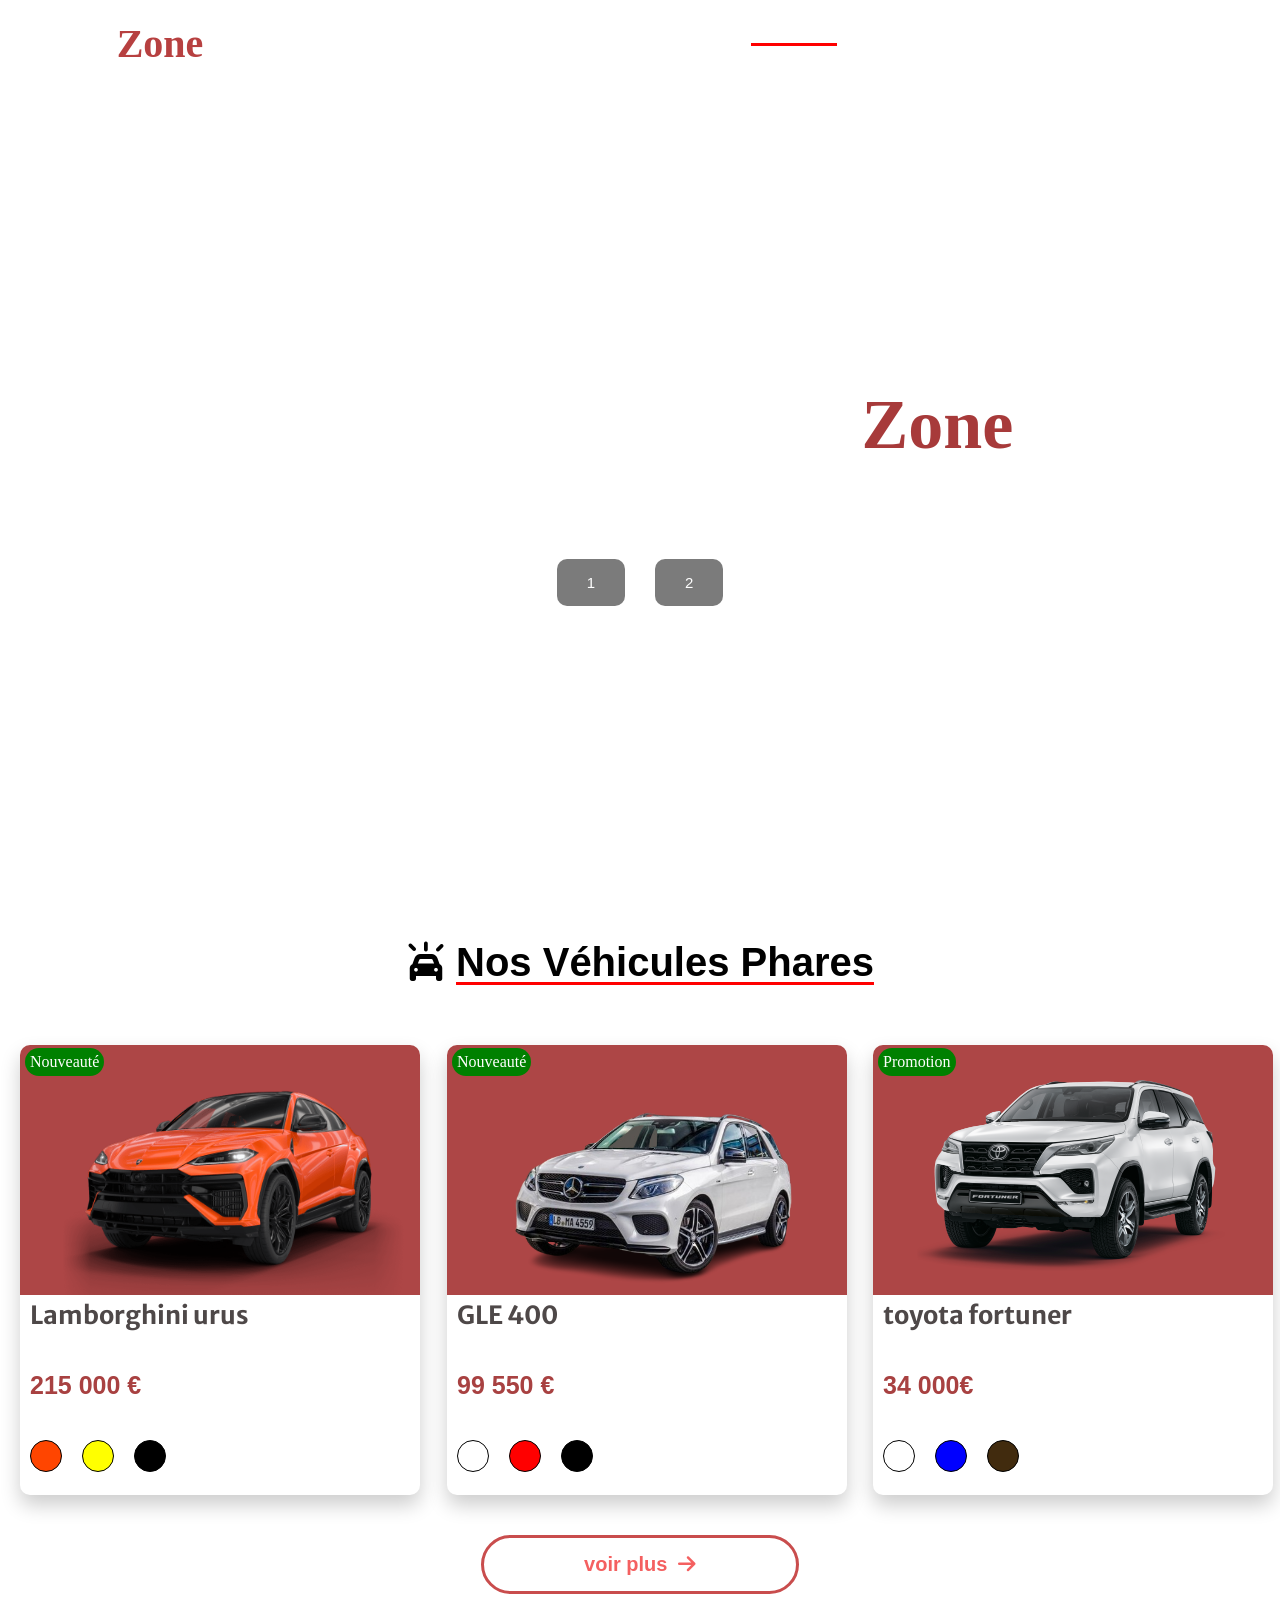
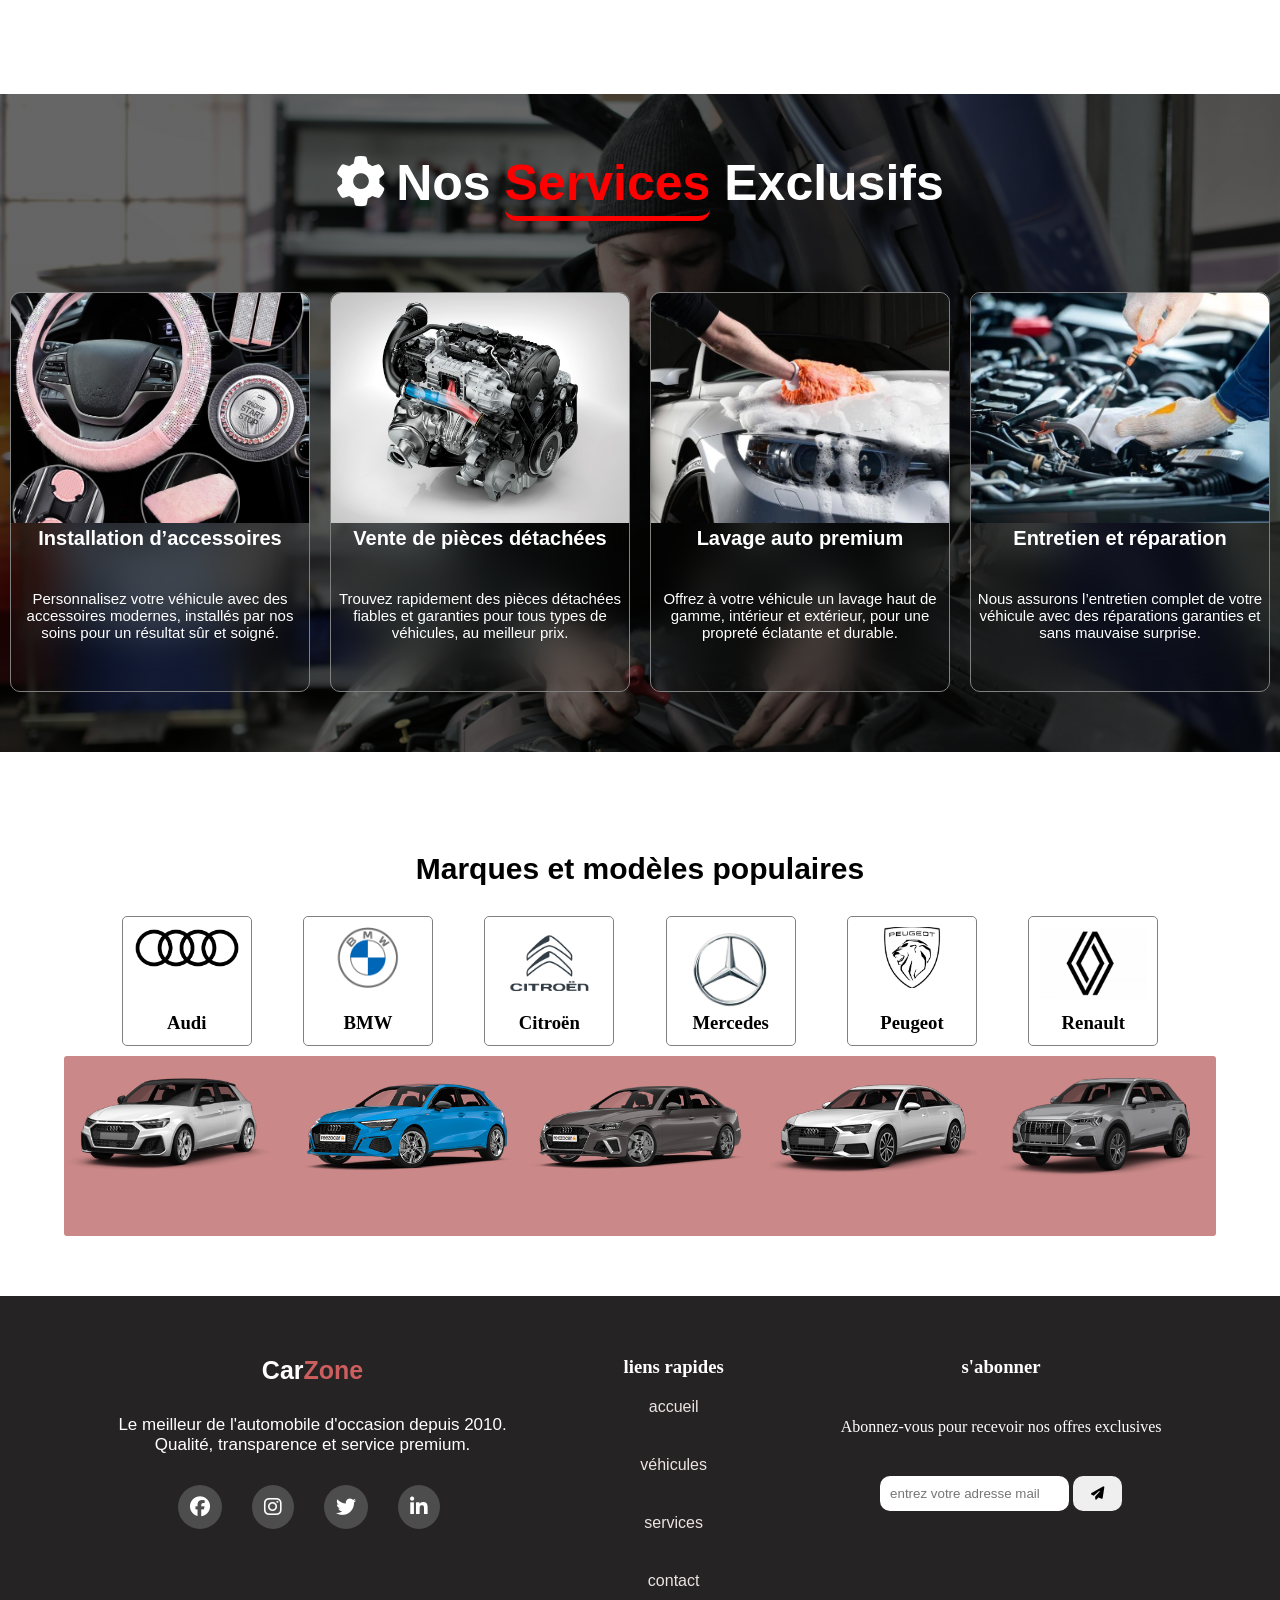
==== index.html @ 16b6dc86 "add" ====
<!DOCTYPE html>
<html lang="fr">

<head>
    <meta charset="UTF-8">
    <meta name="viewport" content="width=device-width, initial-scale=1.0">
    <title>Document</title>
    <link rel="stylesheet" href="style.css">
    <link rel="stylesheet" href="https://cdnjs.cloudflare.com/ajax/libs/font-awesome/6.7.2/css/all.min.css"
        integrity="sha512-Evv84Mr4kqVGRNSgIGL/F/aIDqQb7xQ2vcrdIwxfjThSH8CSR7PBEakCr51Ck+w+/U6swU2Im1vVX0SVk9ABhg=="
        crossorigin="anonymous" referrerpolicy="no-referrer" />
</head>

<body>


    <div class="global video" id="accueil">
        <video src="vidéo/181537-866999852_small.mp4" muted autoplay loop id="vid"></video>




        <header>
            <nav>
                <h1>Car<span>Zone</span></h1>
                <ul>
                    <li><a href="#accueil" class="accueil"><i class="fa-solid fa-house"
                                style="margin-right: 10px;"></i>accueil</a>
                    </li>
                    <li><a href="#vehic-phare"><i class="fa-solid fa-car" style="margin-right: 10px;"></i>véhicules</a>
                    </li>
                    <li><a href="catalogue.html"><i class="fa-solid fa-square-plus"
                                style="margin-right: 10px;"></i>catalogue</a></li>
                    <li><a href="contact.html"><i class="fa-solid fa-address-book"
                                style="margin-right: 10px;"></i>conntact</a></li>
                </ul>
            </nav>

        </header>

        <div class="texte-accueil">
            <h1>Bienvenue chez Car<span>Zone</span></h1>
            <p>vente de voiture d'occasion</p>
            <div class="bouton-accueil">

                <button onclick='vid.src="vidéo/181537-866999852_small.mp4"'>1</button>
                <button onclick='vid.src="vidéo/vidéo-aaccueil.mp4"'>2</button>
            </div>
        </div>
        <div class="accueil-pied">
            <p>Trouvez votre voiture idéale au meilleur prix</p>
        </div>
    </div>

    <section id="vehic-phare">
        <h2><i class="fa-solid fa-car-on" style="margin-right: 10px;"></i>Nos Véhicules Phares</h2>

        <div class="card-container">
            <a href="formulaire.html">
                <figure class="lambo">
                    <img src="images/voiture phares/lambo-uru-orange.webp" alt="" id="lambo">
                    <a class="info">Nouveauté</a>
                    <figcaption>
                        <h3>Lamborghini urus</h3>
                        <p class="prix">215 000 €</p>
                        <div class="color-container">
                            <button class="voiture-color"
                                onclick='lambo.src="    images/voiture phares/lambo-uru-orange.webp"'></button>
                            <button class="voiture-color"
                                onclick='lambo.src="images/voiture phares/lambo-urus-jaune.webp"'></button>
                            <button class="voiture-color"
                                onclick='lambo.src="images/voiture phares/lambo-urus-noir.png"'></button>
                        </div>

                    </figcaption>
                </figure>
            </a>
            <a href="formulaire.html">
                <figure class="gle">
                    <img src="images/voiture phares/GLE400-blanc-removebg-preview.png" alt="" id="gle">
                    <a class="info">Nouveauté</a>
                    <figcaption>
                        <h3>GLE 400</h3>
                        <p class="prix"> 99 550 € </p>
                        <div class="color-container">
                            <button class="voiture-color"
                                onclick='gle.src="images/voiture phares/GLE400-blanc-removebg-preview.png"'></button>
                            <button class="voiture-color"
                                onclick='gle.src="images/voiture phares/gle400-ROUGE-removebg-preview.png"'></button>
                            <button class="voiture-color"
                                onclick='gle.src="images/voiture phares/GLE400-noir-removebg-preview.png"'></button>
                        </div>

                    </figcaption>
                </figure>
            </a>
            <a href="formulaire.html">
                <figure class="toyota">
                    <img src="images/voiture phares/toyota-fortuner-blanc.png" alt="" id="toyota">
                    <a class="info">Promotion</a>
                    <figcaption>
                        <h3>toyota fortuner</h3>
                        <p class="prix">34 000€</p>
                        <div class="color-container">
                            <button class="voiture-color"
                                onclick='toyota.src="images/voiture phares/toyota-fortuner-blanc.png"'></button>
                            <button class="voiture-color"
                                onclick='toyota.src="images/voiture phares/toyota-fortuner-blue.png"'></button>
                            <button class="voiture-color"
                                onclick='toyota.src="images/voiture phares/toyota-fortuner-maron.png"'></button>
                        </div>

                    </figcaption>
                </figure>
            </a>

        </div>
        <div class="plus">
            <a href="catalogue.html"><button>voir plus <i class="fa-solid fa-arrow-right"
                        style="margin-left:5px;"></i></button></a>
        </div>

    </section>

    <section id="services">
        <h1><i class="fa-solid fa-gear" style="margin-right: 10px;"></i>Nos <span>Services</span> Exclusifs</h1>

        <div class="fig-container">
            <a href="formulaire.html" style="text-decoration: none;">
                <figure>
                    <img src="images/autres-services/accessoire.jpg" alt="">
                    <figcaption>

                        <h3>Installation d’accessoires </h3>
                        <p>Personnalisez votre véhicule avec des accessoires modernes, installés par nos soins pour un
                            résultat sûr et soigné.</p>

                    </figcaption>
                </figure>
            </a>
            <a href="formulaire.html" style="text-decoration: none;">
                <figure>
                    <img src="images/autres-services/moteur.jpg" alt="">
                    <figcaption>

                        <h3>Vente de pièces détachées </h3>
                        <p>Trouvez rapidement des pièces détachées fiables et garanties pour tous types de véhicules, au
                            meilleur prix.</p>

                    </figcaption>
                </figure>
            </a>
            <a href="formulaire.html" style="text-decoration: none;">
                <figure>
                    <img src="images/autres-services/lavage.jpg" alt="">
                    <figcaption>

                        <h3>Lavage auto premium </h3>
                        <p>Offrez à votre véhicule un lavage haut de gamme, intérieur et extérieur, pour une propreté
                            éclatante et durable.</p>

                    </figcaption>
                </figure>
            </a>
            <a href="formulaire.html" style="text-decoration: none;">
                <figure>
                    <img src="images/autres-services/vidnage-entretien.jpg" alt="">
                    <figcaption>

                        <h3>Entretien et réparation </h3>
                        <p>Nous assurons l’entretien complet de votre véhicule avec des réparations garanties et sans
                            mauvaise surprise.</p>

                    </figcaption>
                </figure>
            </a>
        </div>
    </section>

    <section id="marques">
        <h1>Marques et modèles populaires</h1>

        <div class="card-container2">

            <div class="card" onclick='case1.src="images/voitures/audi+a1.png"
            case2.src="images/voitures/audi+a3.png"
            case3.src="images/voitures/audi+a4.png"
            case4.src="images/voitures/audi+a6.png" 
            case5.src="images/voitures/audi+q3.png"'> <img src="images/marques/audi-logo.png" alt="">
                <h3>Audi</h3>
            </div>

            <div class="card" onclick='case1.src="images/voitures/bM/bmw+serie+1.png"
            case2.src="images/voitures/bM/bmw+serie+3.png" 
            case3.src="images/voitures/bM/bmw+x1.png"
            case4.src="images/voitures/bM/bmw+x3.png"
            case5.src="images/voitures/bM/bmw+x4.png"'> <img src="images/marques/BMW-Logo.png" alt="">
                <h3>BMW</h3>
            </div>
            <div class="card" onclick='case1.src="images/voitures/citro/citroen+c3.png"
            case2.src="images/voitures/citro/citroen+c3+aircross.png" 
            case3.src="images/voitures/citro/citroen+c4.png"
            case4.src="images/voitures/citro/citroen+c4+cactus.png"
            case5.src="images/voitures/citro/citroen+c5+x.png"'>
                <img src="images/marques/logo-citroen$.png" alt="">
                <h3>Citroën</h3>
            </div>
            <div class="card" onclick='case1.src="images/voitures/merce/mercedes_benz+cla.png"
            case2.src="images/voitures/merce/mercedes_benz+classe+a.png" 
            case3.src="images/voitures/merce/mercedes_benz+classe+c.png"
            case4.src="images/voitures/merce/mercedes_benz+gla.png"
            case5.src="images/voitures/merce/mercedes+gle+coupe.png"'>
                <img src="images/marques/images-removebg-preview (1).png" alt="">
                <h3>Mercedes</h3>
            </div>
            <div class="card" onclick='case1.src="images/voitures/peugeot/peugeot+208+allure.png"
            case2.src="images/voitures/peugeot/peugeot+308+gti.png" 
            case3.src="images/voitures/peugeot/peugeot+508.png"
            case4.src="images/voitures/peugeot/peugeot+2008+gtline.png"
            case5.src="images/voitures/peugeot/peugeot+3008+allure.png" '>
                <img src="images/marques/peugot.png" alt="">
                <h3>Peugeot</h3>
            </div>
            <div class="card" onclick='case1.src="images/voitures/Renault/renault+captur.png"
            case2.src="images/voitures/Renault/renault+clio.png" 
            case3.src="images/voitures/Renault/renault+kadjar.png"
            case4.src="images/voitures/Renault/renault+megane.png"
            case5.src="images/voitures/Renault/renault+twingo.png" '>
                <img src="images/marques/renault-logo.jpg" alt="">
                <h3>Renault</h3>
            </div>

        </div>

        <div class="voiture-container">
            <a href="formulaire.html">
                <figure>
                    <img src="images/voitures/audi+a1.png" alt="" id="case1">
                    <figcaption>
                        <!-- <h3>A1 <br> occasion</h3> -->
                    </figcaption>
                </figure>
            </a>
            <a href="formulaire.html">
                <figure>
                    <img src="images/voitures/audi+a3.png" alt="" id="case2">
                    <figcaption>
                        <!-- <h3>A1 <br> occasion</h3> -->
                    </figcaption>
                </figure>
            </a>
            <a href="formulaire.html">
                <figure>
                    <img src="images/voitures/audi+a4.png" alt="" id="case3">
                    <figcaption>
                        <!-- <h3>A1 <br> occasion</h3> -->
                    </figcaption>
                </figure>
            </a>
            <a href="formulaire.html">
                <figure>
                    <img src="images/voitures/audi+a6.png" alt="" id="case4">
                    <figcaption>
                        <!-- <h3>A1 <br> occasion</h3> -->
                    </figcaption>
                </figure>
            </a>
            <a href="formulaire.html">
                <figure>
                    <img src="images/voitures/audi+q3.png" alt="" id="case5">
                    <figcaption>
                        <!-- <h3>A1 <br> occasion</h3> -->
                    </figcaption>
                </figure>
            </a>


        </div>



    </section>


    <footer>

        <div class="container-foot">

            <div class="nom">
                <h3>Car<span>Zone</span></h3>
                <p>
                    Le meilleur de l'automobile d'occasion depuis 2010. <br> Qualité, transparence et service premium.
                </p>
                <div class="reseaux">
                    <i class="fa-brands fa-facebook"></i>
                    <i class="fa-brands fa-instagram"></i>
                    <i class="fa-brands fa-twitter"></i>
                    <i class="fa-brands fa-linkedin-in"></i>
                </div>
            </div>

            <div class="liens">
                <h3>liens rapides</h3>

                <div class="liste-lien">
                    <ul>
                        <li><a href="#accueil">accueil</a></li>
                        <li><a href="#vehic-phare">véhicules</a></li>
                        <li><a href="#services">services</a></li>
                        <li><a href="contact.html">contact</a></li>

                    </ul>
                </div>

            </div>

            <div class="abonner">
                <h3>s'abonner</h3>

                <p>Abonnez-vous pour recevoir nos offres exclusives</p>

                <div class="input-box">
                    <form action="">
                        <input type="email" placeholder="entrez votre adresse mail" required>
                        <button type="submit" onclick="alert('vous avez été inscrit avec succès')"><i
                                class="fa-solid fa-paper-plane"></i></button>
                    </form>
                </div>
            </div>





        </div>


    </footer>

    <script src="script.js"></script>
</body>

</html>
---- style.css ----
@import url('https://fonts.googleapis.com/css2?family=Merriweather+Sans:ital,wght@0,300..800;1,300..800&display=swap');


* {
    margin: 0;
    padding: 0;
    box-sizing: border-box;
}

.video {

    width: 100%;
    height: 100vh;
    overflow: hidden;
    position: relative;


}

html {
    scroll-behavior: smooth;
}


.video video {
    position: absolute;
    top: 0;
    z-index: -1;
    min-width: 100%;
    min-height: 100vh;
    width: 100%;


}

ul {
    display: flex;
    gap: 40px;
}

li {
    list-style: none;
}

nav a {
    font-family: 'Gill Sans', 'Gill Sans MT', Calibri, 'Trebuchet MS', sans-serif;
    color: white;
    text-decoration: none;
    font-size: 18px;

}

nav a:hover {
    transition: 0.2s;
    border-bottom: 3px solid red;
    padding-bottom: 3px;
}

nav a:hover i {
    color: red;
}

.accueil {
    padding-bottom: 3px;
    border-bottom: 3px solid red;
}

nav {

    z-index: 10;
    padding: 20px;
    display: flex;
    justify-content: space-between;

}

header {
    z-index: 100;
    position: fixed;
    top: 0;
    width: 100%;

}


nav h1 {
    color: white;
    margin-left: 30px;
    font-size: 40px;
}

nav h1 span {
    color: rgb(183, 64, 64);
}

.texte-accueil h1 {
    font-size: 70px;
    color: rgb(255, 255, 255);
}

.texte-accueil h1 span {
    color: rgb(167, 58, 58);
}

.texte-accueil p {
    color: white;
    font-size: 30px;
}

.texte-accueil {
    gap: 30px;
    display: flex;
    align-items: center;
    text-align: center;
    height: 110vh;
    justify-content: center;
    flex-direction: column;
}

.bouton-accueil button {
    padding: 15px 30px;
    border-radius: 10px;
    background-color: rgba(0, 0, 0, 0.516);
    color: white;
    border: none;
    cursor: pointer;
    font-size: 15px;
}

.bouton-accueil button:hover {
    background-color: black;
}

.bouton-accueil button:active {
    transition: 0.4s;
    background-color: white;
    color: black;
}

.bouton-accueil {
    display: flex;
    gap: 30px;
}

.accueil-pied {
    position: relative;
}

.accueil-pied p {
    bottom: 0;
    position: absolute;
    color: white;
    margin-left: 10px;
}



.even {
    top: 0;
    background-color: rgba(255, 255, 255, 0.98);
    box-shadow: 0px 5px 8px rgba(0, 0, 0, 0.2);
    position: fixed;
    width: 100%;
    transition: 0.4s;
}

#vehic-phare h2 {
    text-align: center;
    font-size: 40px;
    font-family: 'Franklin Gothic Medium', 'Arial Narrow', Arial, sans-serif;
    text-decoration: underline 3px red;
    text-underline-offset: 6px;
    padding-top: 40px;
}

.card-container {
    margin-top: 60px;
    display: flex;
    justify-content: space-around;
}

.card-container figure {
    position: relative;
    border-radius: 10px;
    box-shadow: 0px 10px 20px rgba(0, 0, 0, 0.2);
    width: 400px;
    height: 450px;
    animation: app linear;
    animation-timeline: view();
    animation-range: entry 0% cover 30%;
}

@keyframes app {
    0% {
        opacity: 0;
        transition: 0.6s;
        scale: 0.1;
        transform: translateX(200px);
    }

    100% {
        opacity: 1;
        scale: 1;
    }
}

.card-container figure h3 {
    margin-left: 10px;
    font-weight: bold;
    font-size: 25px;
    color: rgb(78, 72, 72);
    font-family: "Merriweather Sans", sans-serif;
}

.card-container figure img {

    border-top-left-radius: 10px;
    border-top-right-radius: 10px;
    width: 400px;
    height: 250px;
    background-color: rgb(173, 70, 70);
}

.prix {
    margin-left: 10px;
    margin-top: 40px;
    color: rgb(168, 65, 65);
    font-weight: bolder;
    font-family: Arial, Helvetica, sans-serif;
    font-size: 25px;
}

.color-container {
    margin-left: 10px;
    margin-top: 40px;
    text-align: start;
    display: flex;
    gap: 20px;
}

#vehic-phare figure .voiture-color {
    border: 1px solid black;
    border-radius: 50%;
    padding: 15px;
    cursor: pointer;
}

.lambo .voiture-color:nth-child(1) {
    background-color: orangered;
}

.lambo .voiture-color:nth-child(2) {
    background-color: yellow;
}

.lambo .voiture-color:nth-child(3) {
    background-color: black;
}

.gle .voiture-color:nth-child(1) {
    background-color: white;

}

.gle .voiture-color:nth-child(2) {
    background-color: red;

}

.gle .voiture-color:nth-child(3) {
    background-color: black;

}

.toyota .voiture-color:nth-child(1) {
    background-color: white;
}

.toyota .voiture-color:nth-child(2) {
    background-color: BLUE;
}

.toyota .voiture-color:nth-child(3) {
    background-color: rgb(65, 43, 14);
}

#vehic-phare figure .info {
    margin-top: 3px;
    margin-left: 5px;
    background-color: green;
    padding: 5px;
    border-radius: 15px;
    position: absolute;
    top: 0;
    left: 0;
    color: white;
}

#vehic-phare figure:nth-child(3) .info {
    background-color: black;
}

.plus {
    margin-top: 40px;
    text-align: center;
}

.plus button {
    padding: 15px 100px;
    border-radius: 50px;
    border: 3px solid rgb(201, 77, 77);
    color: rgb(244, 96, 96);
    font-family: Arial, Helvetica, sans-serif;
    font-size: 20px;
    background-color: white;
    font-weight: bolder;
    cursor: pointer;
}

.plus:hover button {
    transform: translateY(-7px);
    background-color: rgb(201, 77, 77);
    color: white;
    transition: 0.4s;
}

#services {
    /* background-attachment: fixed; */
    margin-top: 100px;
    background-image: linear-gradient(rgba(0, 0, 0, 0.6), rgba(0, 0, 0, 0.6)), url('/images/autres-services/pexels-olly-3807329.jpg');
    background-size: cover;
    position: relative;
    background-position: center;


}

#services h1 {
    padding-top: 60px;
    color: rgb(255, 255, 255);
    font-family: 'Lucida Sans', 'Lucida Sans Regular', 'Lucida Grande', 'Lucida Sans Unicode', Geneva, Verdana, sans-serif;
    font-size: 50px;
    text-align: center;
    animation: titre linear;
    animation-timeline: view();
    animation-range: entry 0% cover 40%;


}

@keyframes titre {
    0% {
        opacity: 0.1;
        transform: translateY(300px);

    }

    100% {
        opacity: 1;
        transform: translateY(0);
    }
}

#services h1 span {
    color: red;
    border-bottom: 5px solid red;
    border-radius: 12px;
    padding-bottom: 5px;
}

#services .fig-container {
    margin-top: 80px;
    display: flex;
    justify-content: space-around;
}

#services figure {
    border: 1px solid gray;
    margin-bottom: 60px;
    height: 400px;
    width: 300px;
    backdrop-filter: blur(20px);
    border-radius: 10px;
    animation: titre linear;
    animation-timeline: view();
    animation-range: entry 0% cover 30%;
    cursor: pointer;

}


#services figure:nth-child(1) {
    animation: titre2 3s;
    animation-timeline: view();
    animation-range: entry 0% cover 30%;
}

@keyframes titre2 {
    0% {
        opacity: 0.1;
        transform: translateY(300px);
    }

    100% {
        opacity: 1;
        transform: translateY(0);
    }
}

#services figure:nth-child(2) {
    animation: titre2;
    animation-timeline: view();
    animation-range: entry 0% cover 30%;
}



#services figure img {
    width: 100%;
    height: 230px;
    border-top-left-radius: 10px;
    border-top-right-radius: 10px;
    object-fit: cover;
}

#services figcaption h3 {
    font-size: 20px;
    color: white;
    text-align: center;
    font-family: Arial, Helvetica, sans-serif;
}

#services figcaption p {
    margin-top: 40px;
    color: white;
    text-align: center;
    font-family: 'Franklin Gothic Medium', 'Arial Narrow', Arial, sans-serif;
    font-size: 15px;
}

#services figure:hover {
    transform: translateY(-20px);
    transition: 0.3s ease-in-out;
    background-color: rgba(145, 51, 51, 0.555);

}

#marques {
    margin-top: 100px;
    margin-bottom: 60px;
}

#marques h1 {
    text-align: center;
    font-family: 'Franklin Gothic Medium', 'Arial Narrow', Arial, sans-serif;
    font-size: 30px;
    margin-bottom: 30px;
}

.card-container2 {
    width: 85%;
    margin: auto;
    display: flex;
    justify-content: space-around;
}

.card-container2 .card {
    padding: 10px;
    width: 130px;
    height: 130px;
    text-align: center;
    border: 1px solid gray;
    border-radius: 5px;
    position: relative;
    cursor: pointer;

}


.card-container2 .card img {
    width: 100%;
    object-fit: cover;
}

.card-container2 .card h3 {
    position: absolute;
    bottom: 0;
    left: 50%;
    transform: translate(-50%, -50%);

}



.voiture-container {
    display: flex;
    justify-content: space-between;
    width: 90%;
    margin: 10px auto;
    background-color: rgba(167, 58, 58, 0.6);
    padding-bottom: 60px;
    padding-top: 20px;
    border-radius: 3px;
}

.voiture-container figure figcaption h3 {
    font-family: Arial, Helvetica, sans-serif;
    text-align: center;
}

.voiture-container figure {
    width: 220px;
    height: 100px;
    cursor: pointer;
}

.voiture-container figure img {
    width: 100%;
}

footer {
    padding: 60px;
    background-color: rgb(37, 35, 35);
    color: white;

}

.container-foot {

    display: flex;
    justify-content: space-around;
    text-align: center;

}

footer .nom {

    display: flex;
    flex-direction: column;
    gap: 30px;
}

footer .nom h3 {
    font-family: 'Gill Sans', 'Gill Sans MT', Calibri, 'Trebuchet MS', sans-serif;
    font-size: 25px;
}

footer .nom h3 span {
    color: rgb(204, 94, 94);
}

footer .nom p {
    font-family: Arial, Helvetica, sans-serif;
    font-size: 17px;
}

footer .nom .reseaux {

    display: flex;
    gap: 30px;
    margin-left: 60px;
}

footer .nom .reseaux i {

    color: white;
    font-size: 20px;
    padding: 12px;
    background-color: rgba(128, 128, 128, 0.445);
    border-radius: 100%;
}


footer .liens {
    display: flex;
    flex-direction: column;
    gap: 20px;
}

footer .liens .liste-lien ul {
    display: flex;
    flex-direction: column;
}

footer .liens .liste-lien ul a {
    color: rgb(237, 227, 227);
    text-decoration: none;
    font-family: Arial, Helvetica, sans-serif;
}



footer a :hover {
    color: green;
}

footer .abonner {

    gap: 40px;
    display: flex;
    flex-direction: column;
}

footer .abonner input {
    padding: 10px;
    border-radius: 10px;
    outline: none;
    border: none;
}

footer .abonner button {
    padding: 10px 18px;
    border-radius: 10px;
    border: none;
    cursor: pointer;
}

footer button:hover {

    background-color: rgb(181, 76, 76);
    color: white;
}
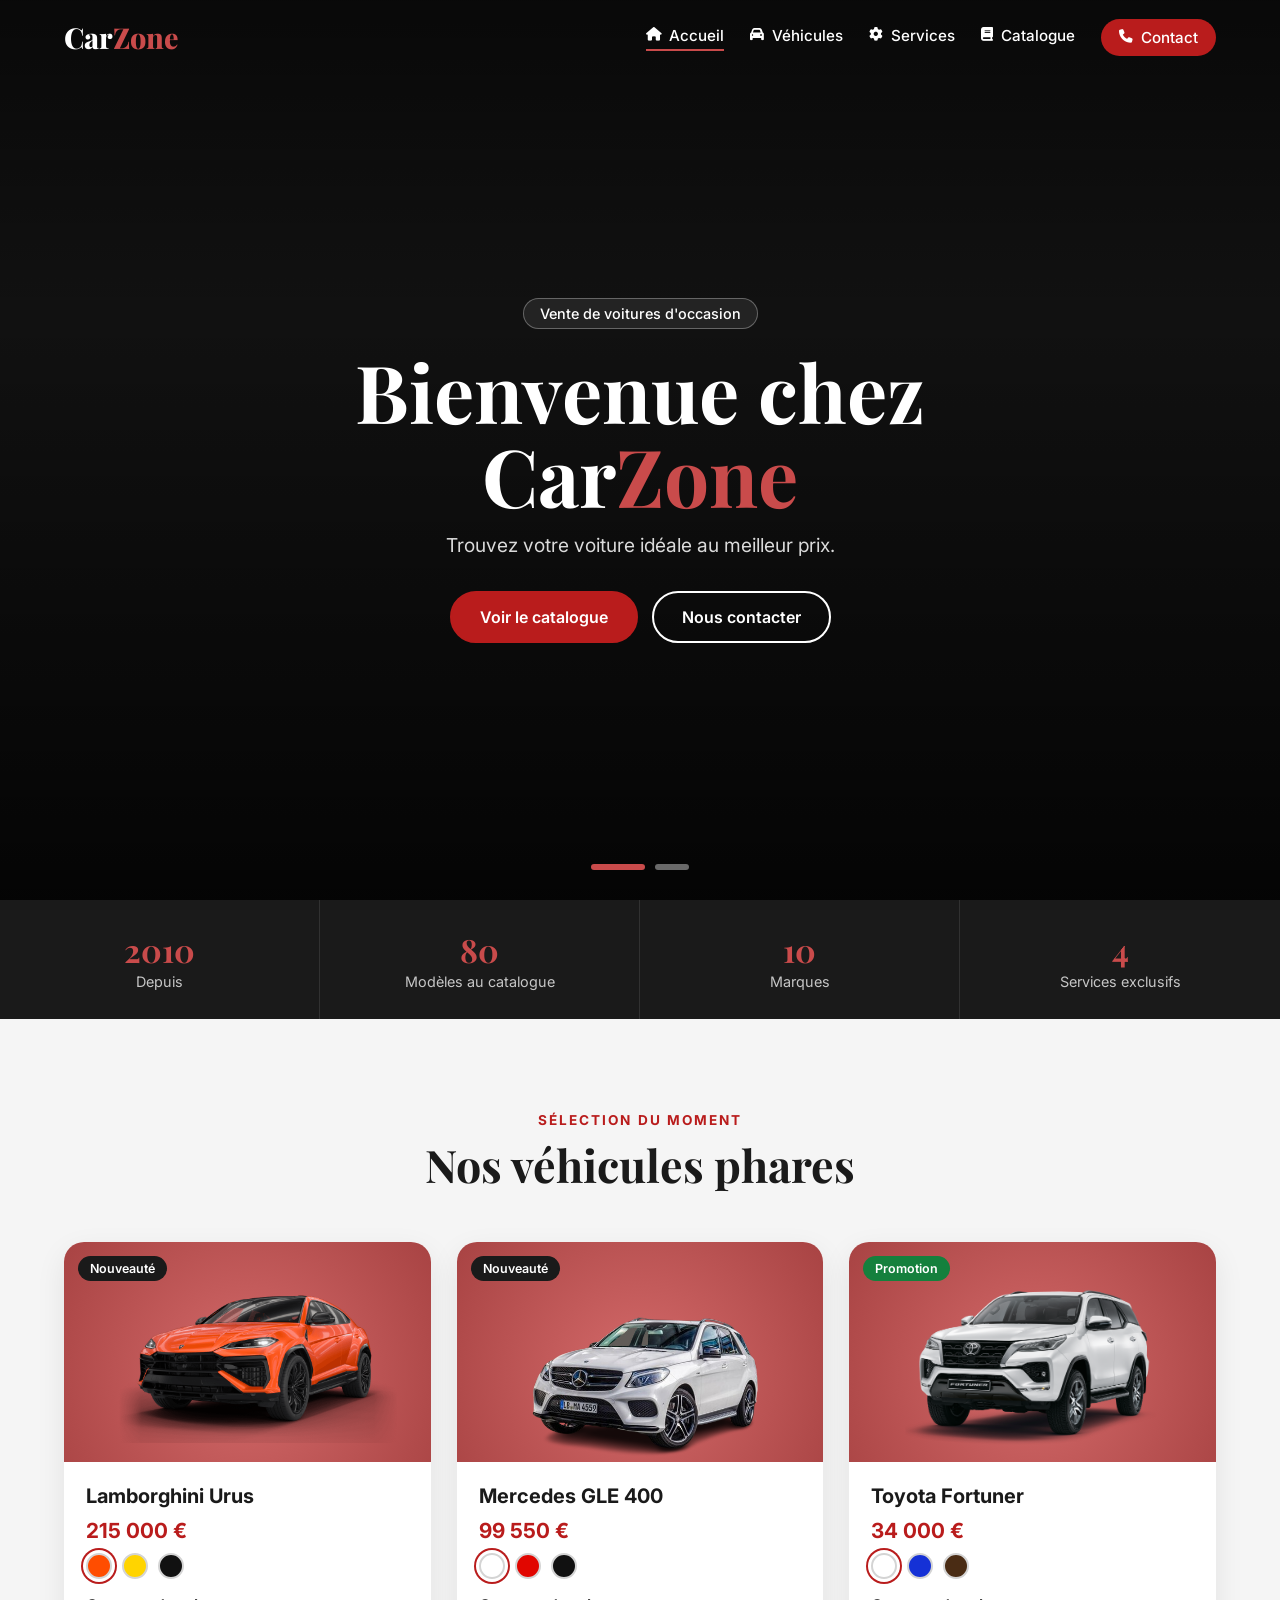
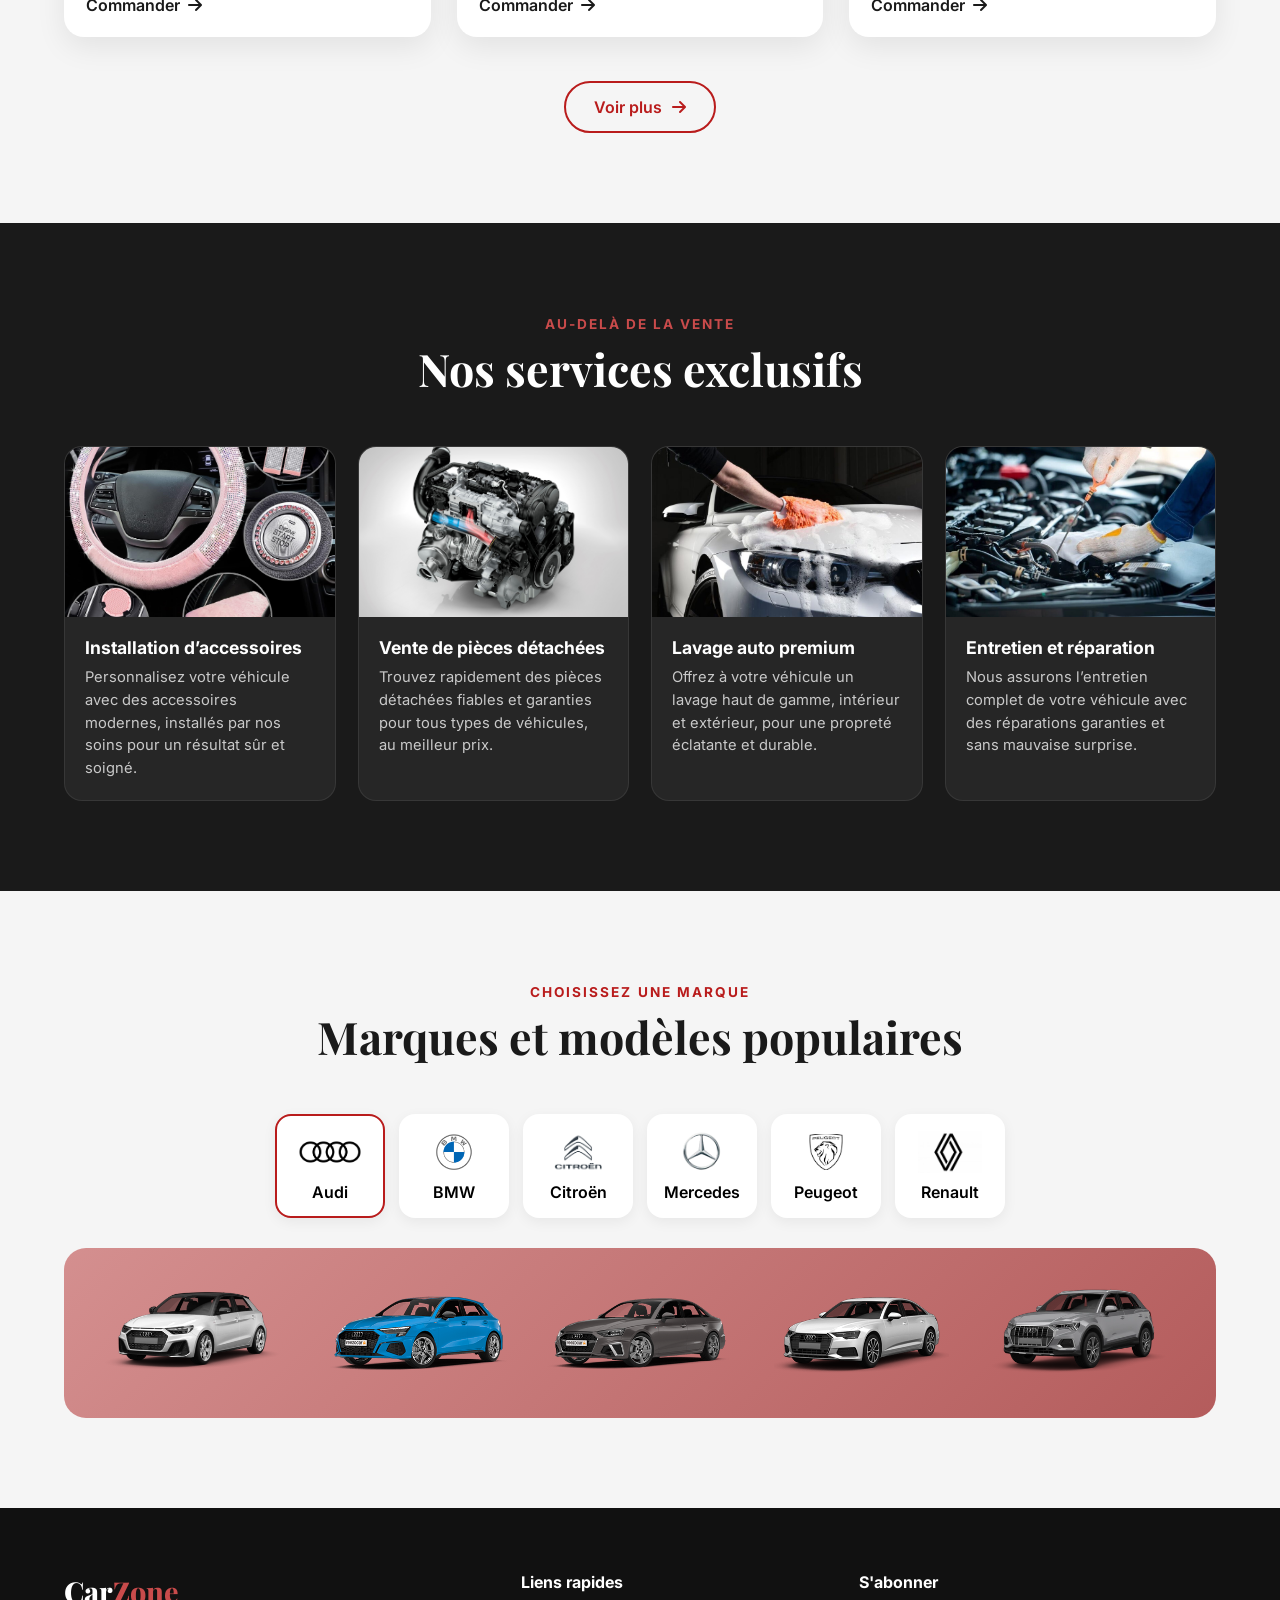
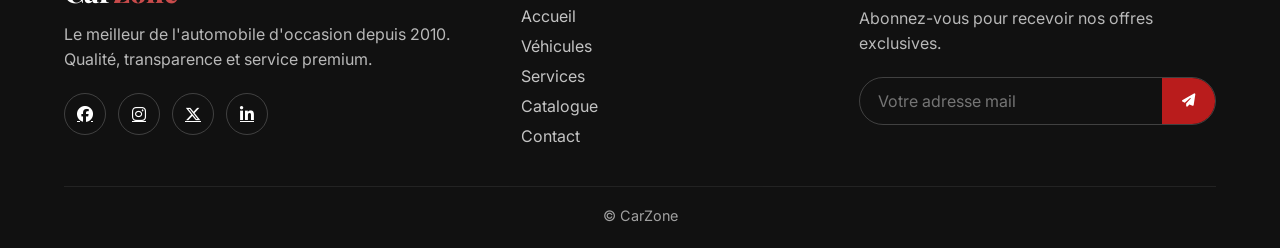
==== commit 3d73ea23: "Refonte du design et version mobile - Accueil : vidéo plein écran, chiffres clés, véhicules phares a" ====
--- a/index.html
+++ b/index.html
@@ -4,340 +4,218 @@
 <head>
     <meta charset="UTF-8">
     <meta name="viewport" content="width=device-width, initial-scale=1.0">
-    <title>Document</title>
-    <link rel="stylesheet" href="style.css">
+    <title>CarZone — Voitures d'occasion</title>
+    <link rel="preconnect" href="https://fonts.googleapis.com">
+    <link rel="preconnect" href="https://fonts.gstatic.com" crossorigin>
+    <link href="https://fonts.googleapis.com/css2?family=Playfair+Display:wght@700;800&family=Inter:wght@400;500;600;700&display=swap" rel="stylesheet">
     <link rel="stylesheet" href="https://cdnjs.cloudflare.com/ajax/libs/font-awesome/6.7.2/css/all.min.css"
         integrity="sha512-Evv84Mr4kqVGRNSgIGL/F/aIDqQb7xQ2vcrdIwxfjThSH8CSR7PBEakCr51Ck+w+/U6swU2Im1vVX0SVk9ABhg=="
         crossorigin="anonymous" referrerpolicy="no-referrer" />
+    <link rel="stylesheet" href="style.css">
 </head>
 
 <body>
-
-
-    <div class="global video" id="accueil">
-        <video src="vidéo/181537-866999852_small.mp4" muted autoplay loop id="vid"></video>
-
-
-
-
-        <header>
-            <nav>
-                <h1>Car<span>Zone</span></h1>
+    <header>
+        <a href="#accueil" class="logo">Car<span>Zone</span></a>
+        <button class="burger" aria-label="Ouvrir le menu" aria-expanded="false">
+            <i class="fa-solid fa-bars"></i>
+        </button>
+        <nav>
+            <ul>
+                <li><a href="#accueil" class="actif"><i class="fa-solid fa-house"></i> Accueil</a></li>
+                <li><a href="#vehic-phare"><i class="fa-solid fa-car"></i> Véhicules</a></li>
+                <li><a href="#services"><i class="fa-solid fa-gear"></i> Services</a></li>
+                <li><a href="catalogue.html"><i class="fa-solid fa-book"></i> Catalogue</a></li>
+                <li><a href="contact.html" class="contact"><i class="fa-solid fa-phone"></i> Contact</a></li>
+            </ul>
+        </nav>
+    </header>
+
+    <div class="global" id="accueil">
+        <video src="vidéo/181537-866999852_small.mp4" muted autoplay loop playsinline id="vid"></video>
+        <div class="texte-accueil">
+            <span class="badge">Vente de voitures d'occasion</span>
+            <h1>Bienvenue chez Car<span>Zone</span></h1>
+            <p>Trouvez votre voiture idéale au meilleur prix.</p>
+            <div class="boutons">
+                <a href="catalogue.html" class="btn btn-rouge">Voir le catalogue</a>
+                <a href="contact.html" class="btn btn-contour">Nous contacter</a>
+            </div>
+        </div>
+        <div class="bouton-accueil" aria-label="Changer de vidéo">
+            <button class="actif" data-video="vidéo/181537-866999852_small.mp4" aria-label="Vidéo 1"></button>
+            <button data-video="vidéo/vidéo-aaccueil.mp4" aria-label="Vidéo 2"></button>
+        </div>
+    </div>
+
+    <div class="chiffres">
+        <div><strong>2010</strong><span>Depuis</span></div>
+        <div><strong>80</strong><span>Modèles au catalogue</span></div>
+        <div><strong>10</strong><span>Marques</span></div>
+        <div><strong>4</strong><span>Services exclusifs</span></div>
+    </div>
+
+    <section id="vehic-phare" class="bloc">
+        <div class="titre-section">
+            <span>Sélection du moment</span>
+            <h2>Nos véhicules phares</h2>
+        </div>
+        <div class="card-container">
+            <article class="voiture-phare">
+                <span class="info">Nouveauté</span>
+                <a href="formulaire.html" class="voiture-img"><img src="images/voiture phares/lambo-uru-orange.webp" alt="Lamborghini Urus"></a>
+                <div class="voiture-corps">
+                    <h3>Lamborghini Urus</h3>
+                    <p class="prix">215 000 €</p>
+                    <div class="color-container">
+                        <button class="voiture-color actif" style="--c: #ff4d00" data-img="images/voiture phares/lambo-uru-orange.webp" aria-label="Orange"></button>
+                        <button class="voiture-color" style="--c: #ffd400" data-img="images/voiture phares/lambo-urus-jaune.webp" aria-label="Jaune"></button>
+                        <button class="voiture-color" style="--c: #111111" data-img="images/voiture phares/lambo-urus-noir.png" aria-label="Noir"></button>
+                    </div>
+                    <a href="formulaire.html" class="commander">Commander <i class="fa-solid fa-arrow-right"></i></a>
+                </div>
+            </article>
+            <article class="voiture-phare">
+                <span class="info">Nouveauté</span>
+                <a href="formulaire.html" class="voiture-img"><img src="images/voiture phares/GLE400-blanc-removebg-preview.png" alt="Mercedes GLE 400"></a>
+                <div class="voiture-corps">
+                    <h3>Mercedes GLE 400</h3>
+                    <p class="prix">99 550 €</p>
+                    <div class="color-container">
+                        <button class="voiture-color actif" style="--c: #ffffff" data-img="images/voiture phares/GLE400-blanc-removebg-preview.png" aria-label="Blanc"></button>
+                        <button class="voiture-color" style="--c: #e10600" data-img="images/voiture phares/gle400-ROUGE-removebg-preview.png" aria-label="Rouge"></button>
+                        <button class="voiture-color" style="--c: #111111" data-img="images/voiture phares/GLE400-noir-removebg-preview.png" aria-label="Noir"></button>
+                    </div>
+                    <a href="formulaire.html" class="commander">Commander <i class="fa-solid fa-arrow-right"></i></a>
+                </div>
+            </article>
+            <article class="voiture-phare">
+                <span class="info promo">Promotion</span>
+                <a href="formulaire.html" class="voiture-img"><img src="images/voiture phares/toyota-fortuner-blanc.png" alt="Toyota Fortuner"></a>
+                <div class="voiture-corps">
+                    <h3>Toyota Fortuner</h3>
+                    <p class="prix">34 000 €</p>
+                    <div class="color-container">
+                        <button class="voiture-color actif" style="--c: #ffffff" data-img="images/voiture phares/toyota-fortuner-blanc.png" aria-label="Blanc"></button>
+                        <button class="voiture-color" style="--c: #1531d6" data-img="images/voiture phares/toyota-fortuner-blue.png" aria-label="Bleu"></button>
+                        <button class="voiture-color" style="--c: #4a2c14" data-img="images/voiture phares/toyota-fortuner-maron.png" aria-label="Marron"></button>
+                    </div>
+                    <a href="formulaire.html" class="commander">Commander <i class="fa-solid fa-arrow-right"></i></a>
+                </div>
+            </article>
+        </div>
+        <div class="plus">
+            <a href="catalogue.html" class="btn btn-contour-sombre">Voir plus <i class="fa-solid fa-arrow-right"></i></a>
+        </div>
+    </section>
+
+    <section id="services" class="bloc bloc-sombre">
+        <div class="titre-section">
+            <span>Au-delà de la vente</span>
+            <h2>Nos services exclusifs</h2>
+        </div>
+        <div class="fig-container">
+            <a href="formulaire.html" class="service">
+                <img src="images/autres-services/accessoire.jpg" alt="">
+                <div class="service-corps">
+                    <h3>Installation d’accessoires</h3>
+                    <p>Personnalisez votre véhicule avec des accessoires modernes, installés par nos soins pour un résultat sûr et soigné.</p>
+                </div>
+            </a>
+            <a href="formulaire.html" class="service">
+                <img src="images/autres-services/moteur.jpg" alt="">
+                <div class="service-corps">
+                    <h3>Vente de pièces détachées</h3>
+                    <p>Trouvez rapidement des pièces détachées fiables et garanties pour tous types de véhicules, au meilleur prix.</p>
+                </div>
+            </a>
+            <a href="formulaire.html" class="service">
+                <img src="images/autres-services/lavage.jpg" alt="">
+                <div class="service-corps">
+                    <h3>Lavage auto premium</h3>
+                    <p>Offrez à votre véhicule un lavage haut de gamme, intérieur et extérieur, pour une propreté éclatante et durable.</p>
+                </div>
+            </a>
+            <a href="formulaire.html" class="service">
+                <img src="images/autres-services/vidnage-entretien.jpg" alt="">
+                <div class="service-corps">
+                    <h3>Entretien et réparation</h3>
+                    <p>Nous assurons l’entretien complet de votre véhicule avec des réparations garanties et sans mauvaise surprise.</p>
+                </div>
+            </a>
+        </div>
+    </section>
+
+    <section id="marques" class="bloc">
+        <div class="titre-section">
+            <span>Choisissez une marque</span>
+            <h2>Marques et modèles populaires</h2>
+        </div>
+        <div class="card-container2">
+            <button class="marque actif" data-voitures="images/voitures/audi+a1.png|images/voitures/audi+a3.png|images/voitures/audi+a4.png|images/voitures/audi+a6.png|images/voitures/audi+q3.png">
+                <img src="images/marques/audi-logo.png" alt=""><span>Audi</span>
+            </button>
+            <button class="marque" data-voitures="images/voitures/bM/bmw+serie+1.png|images/voitures/bM/bmw+serie+3.png|images/voitures/bM/bmw+x1.png|images/voitures/bM/bmw+x3.png|images/voitures/bM/bmw+x4.png">
+                <img src="images/marques/BMW-Logo.png" alt=""><span>BMW</span>
+            </button>
+            <button class="marque" data-voitures="images/voitures/citro/citroen+c3.png|images/voitures/citro/citroen+c3+aircross.png|images/voitures/citro/citroen+c4.png|images/voitures/citro/citroen+c4+cactus.png|images/voitures/citro/citroen+c5+x.png">
+                <img src="images/marques/logo-citroen$.png" alt=""><span>Citroën</span>
+            </button>
+            <button class="marque" data-voitures="images/voitures/merce/mercedes_benz+cla.png|images/voitures/merce/mercedes_benz+classe+a.png|images/voitures/merce/mercedes_benz+classe+c.png|images/voitures/merce/mercedes_benz+gla.png|images/voitures/merce/mercedes+gle+coupe.png">
+                <img src="images/marques/images-removebg-preview (1).png" alt=""><span>Mercedes</span>
+            </button>
+            <button class="marque" data-voitures="images/voitures/peugeot/peugeot+208+allure.png|images/voitures/peugeot/peugeot+308+gti.png|images/voitures/peugeot/peugeot+508.png|images/voitures/peugeot/peugeot+2008+gtline.png|images/voitures/peugeot/peugeot+3008+allure.png">
+                <img src="images/marques/peugot.png" alt=""><span>Peugeot</span>
+            </button>
+            <button class="marque" data-voitures="images/voitures/Renault/renault+captur.png|images/voitures/Renault/renault+clio.png|images/voitures/Renault/renault+kadjar.png|images/voitures/Renault/renault+megane.png|images/voitures/Renault/renault+twingo.png">
+                <img src="images/marques/renault-logo.jpg" alt=""><span>Renault</span>
+            </button>
+        </div>
+        <div class="voiture-container">
+            <a href="formulaire.html"><img src="images/voitures/audi+a1.png" alt="Modèle de la marque choisie"></a>
+            <a href="formulaire.html"><img src="images/voitures/audi+a3.png" alt="Modèle de la marque choisie"></a>
+            <a href="formulaire.html"><img src="images/voitures/audi+a4.png" alt="Modèle de la marque choisie"></a>
+            <a href="formulaire.html"><img src="images/voitures/audi+a6.png" alt="Modèle de la marque choisie"></a>
+            <a href="formulaire.html"><img src="images/voitures/audi+q3.png" alt="Modèle de la marque choisie"></a>
+        </div>
+    </section>
+
+    <footer>
+        <div class="container-foot">
+            <div class="nom">
+                <a href="#accueil" class="logo">Car<span>Zone</span></a>
+                <p>Le meilleur de l'automobile d'occasion depuis 2010.<br>Qualité, transparence et service premium.</p>
+                <div class="reseaux">
+                    <a href="" aria-label="Facebook"><i class="fa-brands fa-facebook"></i></a>
+                    <a href="" aria-label="Instagram"><i class="fa-brands fa-instagram"></i></a>
+                    <a href="" aria-label="X"><i class="fa-brands fa-x-twitter"></i></a>
+                    <a href="" aria-label="LinkedIn"><i class="fa-brands fa-linkedin-in"></i></a>
+                </div>
+            </div>
+            <div class="liens">
+                <h3>Liens rapides</h3>
                 <ul>
-                    <li><a href="#accueil" class="accueil"><i class="fa-solid fa-house"
-                                style="margin-right: 10px;"></i>accueil</a>
-                    </li>
-                    <li><a href="#vehic-phare"><i class="fa-solid fa-car" style="margin-right: 10px;"></i>véhicules</a>
-                    </li>
-                    <li><a href="catalogue.html"><i class="fa-solid fa-square-plus"
-                                style="margin-right: 10px;"></i>catalogue</a></li>
-                    <li><a href="contact.html"><i class="fa-solid fa-address-book"
-                                style="margin-right: 10px;"></i>conntact</a></li>
+                    <li><a href="#accueil">Accueil</a></li>
+                    <li><a href="#vehic-phare">Véhicules</a></li>
+                    <li><a href="#services">Services</a></li>
+                    <li><a href="catalogue.html">Catalogue</a></li>
+                    <li><a href="contact.html">Contact</a></li>
                 </ul>
-            </nav>
-
-        </header>
-
-        <div class="texte-accueil">
-            <h1>Bienvenue chez Car<span>Zone</span></h1>
-            <p>vente de voiture d'occasion</p>
-            <div class="bouton-accueil">
-
-                <button onclick='vid.src="vidéo/181537-866999852_small.mp4"'>1</button>
-                <button onclick='vid.src="vidéo/vidéo-aaccueil.mp4"'>2</button>
-            </div>
-        </div>
-        <div class="accueil-pied">
-            <p>Trouvez votre voiture idéale au meilleur prix</p>
-        </div>
-    </div>
-
-    <section id="vehic-phare">
-        <h2><i class="fa-solid fa-car-on" style="margin-right: 10px;"></i>Nos Véhicules Phares</h2>
-
-        <div class="card-container">
-            <a href="formulaire.html">
-                <figure class="lambo">
-                    <img src="images/voiture phares/lambo-uru-orange.webp" alt="" id="lambo">
-                    <a class="info">Nouveauté</a>
-                    <figcaption>
-                        <h3>Lamborghini urus</h3>
-                        <p class="prix">215 000 €</p>
-                        <div class="color-container">
-                            <button class="voiture-color"
-                                onclick='lambo.src="    images/voiture phares/lambo-uru-orange.webp"'></button>
-                            <button class="voiture-color"
-                                onclick='lambo.src="images/voiture phares/lambo-urus-jaune.webp"'></button>
-                            <button class="voiture-color"
-                                onclick='lambo.src="images/voiture phares/lambo-urus-noir.png"'></button>
-                        </div>
-
-                    </figcaption>
-                </figure>
-            </a>
-            <a href="formulaire.html">
-                <figure class="gle">
-                    <img src="images/voiture phares/GLE400-blanc-removebg-preview.png" alt="" id="gle">
-                    <a class="info">Nouveauté</a>
-                    <figcaption>
-                        <h3>GLE 400</h3>
-                        <p class="prix"> 99 550 € </p>
-                        <div class="color-container">
-                            <button class="voiture-color"
-                                onclick='gle.src="images/voiture phares/GLE400-blanc-removebg-preview.png"'></button>
-                            <button class="voiture-color"
-                                onclick='gle.src="images/voiture phares/gle400-ROUGE-removebg-preview.png"'></button>
-                            <button class="voiture-color"
-                                onclick='gle.src="images/voiture phares/GLE400-noir-removebg-preview.png"'></button>
-                        </div>
-
-                    </figcaption>
-                </figure>
-            </a>
-            <a href="formulaire.html">
-                <figure class="toyota">
-                    <img src="images/voiture phares/toyota-fortuner-blanc.png" alt="" id="toyota">
-                    <a class="info">Promotion</a>
-                    <figcaption>
-                        <h3>toyota fortuner</h3>
-                        <p class="prix">34 000€</p>
-                        <div class="color-container">
-                            <button class="voiture-color"
-                                onclick='toyota.src="images/voiture phares/toyota-fortuner-blanc.png"'></button>
-                            <button class="voiture-color"
-                                onclick='toyota.src="images/voiture phares/toyota-fortuner-blue.png"'></button>
-                            <button class="voiture-color"
-                                onclick='toyota.src="images/voiture phares/toyota-fortuner-maron.png"'></button>
-                        </div>
-
-                    </figcaption>
-                </figure>
-            </a>
-
-        </div>
-        <div class="plus">
-            <a href="catalogue.html"><button>voir plus <i class="fa-solid fa-arrow-right"
-                        style="margin-left:5px;"></i></button></a>
-        </div>
-
-    </section>
-
-    <section id="services">
-        <h1><i class="fa-solid fa-gear" style="margin-right: 10px;"></i>Nos <span>Services</span> Exclusifs</h1>
-
-        <div class="fig-container">
-            <a href="formulaire.html" style="text-decoration: none;">
-                <figure>
-                    <img src="images/autres-services/accessoire.jpg" alt="">
-                    <figcaption>
-
-                        <h3>Installation d’accessoires </h3>
-                        <p>Personnalisez votre véhicule avec des accessoires modernes, installés par nos soins pour un
-                            résultat sûr et soigné.</p>
-
-                    </figcaption>
-                </figure>
-            </a>
-            <a href="formulaire.html" style="text-decoration: none;">
-                <figure>
-                    <img src="images/autres-services/moteur.jpg" alt="">
-                    <figcaption>
-
-                        <h3>Vente de pièces détachées </h3>
-                        <p>Trouvez rapidement des pièces détachées fiables et garanties pour tous types de véhicules, au
-                            meilleur prix.</p>
-
-                    </figcaption>
-                </figure>
-            </a>
-            <a href="formulaire.html" style="text-decoration: none;">
-                <figure>
-                    <img src="images/autres-services/lavage.jpg" alt="">
-                    <figcaption>
-
-                        <h3>Lavage auto premium </h3>
-                        <p>Offrez à votre véhicule un lavage haut de gamme, intérieur et extérieur, pour une propreté
-                            éclatante et durable.</p>
-
-                    </figcaption>
-                </figure>
-            </a>
-            <a href="formulaire.html" style="text-decoration: none;">
-                <figure>
-                    <img src="images/autres-services/vidnage-entretien.jpg" alt="">
-                    <figcaption>
-
-                        <h3>Entretien et réparation </h3>
-                        <p>Nous assurons l’entretien complet de votre véhicule avec des réparations garanties et sans
-                            mauvaise surprise.</p>
-
-                    </figcaption>
-                </figure>
-            </a>
-        </div>
-    </section>
-
-    <section id="marques">
-        <h1>Marques et modèles populaires</h1>
-
-        <div class="card-container2">
-
-            <div class="card" onclick='case1.src="images/voitures/audi+a1.png"
-            case2.src="images/voitures/audi+a3.png"
-            case3.src="images/voitures/audi+a4.png"
-            case4.src="images/voitures/audi+a6.png" 
-            case5.src="images/voitures/audi+q3.png"'> <img src="images/marques/audi-logo.png" alt="">
-                <h3>Audi</h3>
-            </div>
-
-            <div class="card" onclick='case1.src="images/voitures/bM/bmw+serie+1.png"
-            case2.src="images/voitures/bM/bmw+serie+3.png" 
-            case3.src="images/voitures/bM/bmw+x1.png"
-            case4.src="images/voitures/bM/bmw+x3.png"
-            case5.src="images/voitures/bM/bmw+x4.png"'> <img src="images/marques/BMW-Logo.png" alt="">
-                <h3>BMW</h3>
-            </div>
-            <div class="card" onclick='case1.src="images/voitures/citro/citroen+c3.png"
-            case2.src="images/voitures/citro/citroen+c3+aircross.png" 
-            case3.src="images/voitures/citro/citroen+c4.png"
-            case4.src="images/voitures/citro/citroen+c4+cactus.png"
-            case5.src="images/voitures/citro/citroen+c5+x.png"'>
-                <img src="images/marques/logo-citroen$.png" alt="">
-                <h3>Citroën</h3>
-            </div>
-            <div class="card" onclick='case1.src="images/voitures/merce/mercedes_benz+cla.png"
-            case2.src="images/voitures/merce/mercedes_benz+classe+a.png" 
-            case3.src="images/voitures/merce/mercedes_benz+classe+c.png"
-            case4.src="images/voitures/merce/mercedes_benz+gla.png"
-            case5.src="images/voitures/merce/mercedes+gle+coupe.png"'>
-                <img src="images/marques/images-removebg-preview (1).png" alt="">
-                <h3>Mercedes</h3>
-            </div>
-            <div class="card" onclick='case1.src="images/voitures/peugeot/peugeot+208+allure.png"
-            case2.src="images/voitures/peugeot/peugeot+308+gti.png" 
-            case3.src="images/voitures/peugeot/peugeot+508.png"
-            case4.src="images/voitures/peugeot/peugeot+2008+gtline.png"
-            case5.src="images/voitures/peugeot/peugeot+3008+allure.png" '>
-                <img src="images/marques/peugot.png" alt="">
-                <h3>Peugeot</h3>
-            </div>
-            <div class="card" onclick='case1.src="images/voitures/Renault/renault+captur.png"
-            case2.src="images/voitures/Renault/renault+clio.png" 
-            case3.src="images/voitures/Renault/renault+kadjar.png"
-            case4.src="images/voitures/Renault/renault+megane.png"
-            case5.src="images/voitures/Renault/renault+twingo.png" '>
-                <img src="images/marques/renault-logo.jpg" alt="">
-                <h3>Renault</h3>
-            </div>
-
-        </div>
-
-        <div class="voiture-container">
-            <a href="formulaire.html">
-                <figure>
-                    <img src="images/voitures/audi+a1.png" alt="" id="case1">
-                    <figcaption>
-                        <!-- <h3>A1 <br> occasion</h3> -->
-                    </figcaption>
-                </figure>
-            </a>
-            <a href="formulaire.html">
-                <figure>
-                    <img src="images/voitures/audi+a3.png" alt="" id="case2">
-                    <figcaption>
-                        <!-- <h3>A1 <br> occasion</h3> -->
-                    </figcaption>
-                </figure>
-            </a>
-            <a href="formulaire.html">
-                <figure>
-                    <img src="images/voitures/audi+a4.png" alt="" id="case3">
-                    <figcaption>
-                        <!-- <h3>A1 <br> occasion</h3> -->
-                    </figcaption>
-                </figure>
-            </a>
-            <a href="formulaire.html">
-                <figure>
-                    <img src="images/voitures/audi+a6.png" alt="" id="case4">
-                    <figcaption>
-                        <!-- <h3>A1 <br> occasion</h3> -->
-                    </figcaption>
-                </figure>
-            </a>
-            <a href="formulaire.html">
-                <figure>
-                    <img src="images/voitures/audi+q3.png" alt="" id="case5">
-                    <figcaption>
-                        <!-- <h3>A1 <br> occasion</h3> -->
-                    </figcaption>
-                </figure>
-            </a>
-
-
-        </div>
-
-
-
-    </section>
-
-
-    <footer>
-
-        <div class="container-foot">
-
-            <div class="nom">
-                <h3>Car<span>Zone</span></h3>
-                <p>
-                    Le meilleur de l'automobile d'occasion depuis 2010. <br> Qualité, transparence et service premium.
-                </p>
-                <div class="reseaux">
-                    <i class="fa-brands fa-facebook"></i>
-                    <i class="fa-brands fa-instagram"></i>
-                    <i class="fa-brands fa-twitter"></i>
-                    <i class="fa-brands fa-linkedin-in"></i>
-                </div>
-            </div>
-
-            <div class="liens">
-                <h3>liens rapides</h3>
-
-                <div class="liste-lien">
-                    <ul>
-                        <li><a href="#accueil">accueil</a></li>
-                        <li><a href="#vehic-phare">véhicules</a></li>
-                        <li><a href="#services">services</a></li>
-                        <li><a href="contact.html">contact</a></li>
-
-                    </ul>
-                </div>
-
-            </div>
-
+            </div>
             <div class="abonner">
-                <h3>s'abonner</h3>
-
-                <p>Abonnez-vous pour recevoir nos offres exclusives</p>
-
-                <div class="input-box">
-                    <form action="">
-                        <input type="email" placeholder="entrez votre adresse mail" required>
-                        <button type="submit" onclick="alert('vous avez été inscrit avec succès')"><i
-                                class="fa-solid fa-paper-plane"></i></button>
-                    </form>
-                </div>
-            </div>
-
-
-
-
-
-        </div>
-
-
+                <h3>S'abonner</h3>
+                <p>Abonnez-vous pour recevoir nos offres exclusives.</p>
+                <form id="abonnement">
+                    <input type="email" placeholder="Votre adresse mail" aria-label="Adresse mail" required>
+                    <button type="submit" aria-label="S'abonner"><i class="fa-solid fa-paper-plane"></i></button>
+                </form>
+                <p class="merci" id="merci" hidden>Vous avez été inscrit avec succès.</p>
+            </div>
+        </div>
+        <p class="copyright">© CarZone</p>
     </footer>
 
     <script src="script.js"></script>
 </body>
 
-</html>+</html>
--- a/style.css
+++ b/style.css
@@ -1,622 +1,825 @@
-@import url('https://fonts.googleapis.com/css2?family=Merriweather+Sans:ital,wght@0,300..800;1,300..800&display=swap');
-
-
 * {
     margin: 0;
     padding: 0;
     box-sizing: border-box;
 }
 
-.video {
-
-    width: 100%;
-    height: 100vh;
-    overflow: hidden;
-    position: relative;
-
-
+:root {
+    --rouge: #b91c1c;
+    --rouge-clair: #c94b4b;
+    --noir: #1a1a1a;
+    --noir-2: #111111;
+    --gris: #6c757d;
+    --gris-clair: #f5f5f5;
+    --blanc: #ffffff;
 }
 
 html {
     scroll-behavior: smooth;
-}
-
-
-.video video {
-    position: absolute;
-    top: 0;
-    z-index: -1;
-    min-width: 100%;
-    min-height: 100vh;
-    width: 100%;
-
-
-}
-
-ul {
-    display: flex;
-    gap: 40px;
-}
-
-li {
-    list-style: none;
-}
-
-nav a {
-    font-family: 'Gill Sans', 'Gill Sans MT', Calibri, 'Trebuchet MS', sans-serif;
-    color: white;
-    text-decoration: none;
-    font-size: 18px;
-
-}
-
-nav a:hover {
-    transition: 0.2s;
-    border-bottom: 3px solid red;
-    padding-bottom: 3px;
-}
-
-nav a:hover i {
-    color: red;
-}
-
-.accueil {
-    padding-bottom: 3px;
-    border-bottom: 3px solid red;
-}
-
-nav {
-
-    z-index: 10;
-    padding: 20px;
-    display: flex;
-    justify-content: space-between;
-
-}
-
+    scroll-padding-top: 80px;
+}
+
+body {
+    font-family: "Inter", "Segoe UI", Arial, sans-serif;
+    color: var(--noir);
+    background: var(--gris-clair);
+}
+
+img {
+    display: block;
+    max-width: 100%;
+}
+
+.logo,
+h1,
+h2 {
+    font-family: "Playfair Display", Georgia, serif;
+}
+
+.logo span,
+h1 span {
+    color: var(--rouge-clair);
+}
+
+/* ===== en-tête ===== */
 header {
-    z-index: 100;
     position: fixed;
     top: 0;
+    z-index: 100;
     width: 100%;
-
-}
-
-
-nav h1 {
-    color: white;
-    margin-left: 30px;
-    font-size: 40px;
-}
-
-nav h1 span {
-    color: rgb(183, 64, 64);
+    display: flex;
+    align-items: center;
+    justify-content: space-between;
+    padding: 18px 5%;
+    transition: background 0.3s, padding 0.3s, box-shadow 0.3s;
+}
+
+header.even {
+    background: var(--blanc);
+    padding: 12px 5%;
+    box-shadow: 0 4px 20px rgba(0, 0, 0, 0.08);
+}
+
+.logo {
+    font-size: 1.8rem;
+    font-weight: 800;
+    color: var(--blanc);
+    text-decoration: none;
+    transition: color 0.3s;
+}
+
+header.even .logo {
+    color: var(--noir);
+}
+
+nav ul {
+    display: flex;
+    align-items: center;
+    gap: 26px;
+    list-style: none;
+}
+
+nav a {
+    display: inline-flex;
+    align-items: center;
+    gap: 8px;
+    color: var(--blanc);
+    text-decoration: none;
+    font-weight: 500;
+    font-size: 0.95rem;
+    padding-bottom: 4px;
+    border-bottom: 2px solid transparent;
+    transition: color 0.3s, border-color 0.3s;
+}
+
+nav a i {
+    font-size: 0.85rem;
+}
+
+nav a:hover,
+nav a.actif {
+    border-bottom-color: var(--rouge-clair);
+}
+
+header.even nav a {
+    color: var(--noir);
+}
+
+nav a.contact {
+    padding: 9px 18px;
+    border: none;
+    border-radius: 99px;
+    background: var(--rouge);
+    color: var(--blanc) !important;
+}
+
+nav a.contact:hover {
+    background: var(--noir);
+}
+
+.burger {
+    display: none;
+    background: none;
+    border: none;
+    color: var(--blanc);
+    font-size: 1.5rem;
+    cursor: pointer;
+}
+
+header.even .burger {
+    color: var(--noir);
+}
+
+/* ===== boutons ===== */
+.btn {
+    display: inline-flex;
+    align-items: center;
+    justify-content: center;
+    gap: 10px;
+    padding: 14px 28px;
+    border-radius: 99px;
+    font-weight: 600;
+    text-decoration: none;
+    transition: background 0.3s, color 0.3s, transform 0.2s;
+}
+
+.btn:hover {
+    transform: translateY(-2px);
+}
+
+.btn-rouge {
+    background: var(--rouge);
+    color: var(--blanc);
+    border: 2px solid var(--rouge);
+}
+
+.btn-rouge:hover {
+    background: transparent;
+}
+
+.btn-contour {
+    color: var(--blanc);
+    border: 2px solid var(--blanc);
+}
+
+.btn-contour:hover {
+    background: var(--blanc);
+    color: var(--noir);
+}
+
+.btn-contour-sombre {
+    color: var(--rouge);
+    border: 2px solid var(--rouge);
+}
+
+.btn-contour-sombre:hover {
+    background: var(--rouge);
+    color: var(--blanc);
+}
+
+/* ===== accueil ===== */
+.global {
+    position: relative;
+    min-height: 100vh;
+    min-height: 100svh;
+    display: flex;
+    align-items: center;
+    justify-content: center;
+    overflow: hidden;
+    background: var(--noir-2);
+    color: var(--blanc);
+}
+
+.global video {
+    position: absolute;
+    inset: 0;
+    width: 100%;
+    height: 100%;
+    object-fit: cover;
+    filter: brightness(45%);
+}
+
+.global::after {
+    content: "";
+    position: absolute;
+    inset: 0;
+    background: linear-gradient(180deg, rgba(0, 0, 0, 0.5) 0%, transparent 35%, rgba(0, 0, 0, 0.75) 100%);
+}
+
+.texte-accueil {
+    position: relative;
+    z-index: 1;
+    text-align: center;
+    padding: 120px 5% 80px;
+    max-width: 860px;
+}
+
+.badge {
+    display: inline-block;
+    padding: 6px 16px;
+    border-radius: 99px;
+    border: 1px solid rgba(255, 255, 255, 0.3);
+    background: rgba(255, 255, 255, 0.08);
+    font-size: 0.9rem;
+    font-weight: 500;
 }
 
 .texte-accueil h1 {
-    font-size: 70px;
-    color: rgb(255, 255, 255);
-}
-
-.texte-accueil h1 span {
-    color: rgb(167, 58, 58);
+    font-size: clamp(2.6rem, 7vw, 5rem);
+    line-height: 1.05;
+    margin: 20px 0 16px;
 }
 
 .texte-accueil p {
-    color: white;
-    font-size: 30px;
-}
-
-.texte-accueil {
-    gap: 30px;
-    display: flex;
+    font-size: 1.2rem;
+    opacity: 0.85;
+    margin-bottom: 34px;
+}
+
+.boutons {
+    display: flex;
+    flex-wrap: wrap;
+    justify-content: center;
+    gap: 14px;
+}
+
+.bouton-accueil {
+    position: absolute;
+    z-index: 1;
+    bottom: 30px;
+    left: 50%;
+    transform: translateX(-50%);
+    display: flex;
+    gap: 10px;
+}
+
+.bouton-accueil button {
+    width: 34px;
+    height: 6px;
+    border: none;
+    border-radius: 99px;
+    background: rgba(255, 255, 255, 0.4);
+    cursor: pointer;
+    transition: background 0.3s, width 0.3s;
+}
+
+.bouton-accueil button.actif {
+    width: 54px;
+    background: var(--rouge-clair);
+}
+
+/* ===== chiffres ===== */
+.chiffres {
+    display: grid;
+    grid-template-columns: repeat(4, 1fr);
+    background: var(--noir);
+    color: var(--blanc);
+}
+
+.chiffres div {
+    padding: 28px 16px;
+    text-align: center;
+    border-right: 1px solid rgba(255, 255, 255, 0.1);
+}
+
+.chiffres div:last-child {
+    border-right: none;
+}
+
+.chiffres strong {
+    display: block;
+    font-family: "Playfair Display", serif;
+    font-size: 2rem;
+    color: var(--rouge-clair);
+}
+
+.chiffres span {
+    font-size: 0.9rem;
+    opacity: 0.75;
+}
+
+/* ===== sections ===== */
+.bloc {
+    padding: 90px 5%;
+}
+
+.bloc > * {
+    max-width: 1200px;
+    margin-left: auto;
+    margin-right: auto;
+}
+
+.bloc-sombre {
+    background: var(--noir);
+    color: var(--blanc);
+}
+
+.titre-section {
+    text-align: center;
+    margin-bottom: 48px;
+}
+
+.titre-section span {
+    color: var(--rouge);
+    font-weight: 700;
+    font-size: 0.85rem;
+    text-transform: uppercase;
+    letter-spacing: 0.15em;
+}
+
+.bloc-sombre .titre-section span {
+    color: var(--rouge-clair);
+}
+
+.titre-section h2 {
+    font-size: clamp(2rem, 5vw, 2.8rem);
+    margin-top: 6px;
+}
+
+/* ===== véhicules phares ===== */
+.card-container {
+    display: grid;
+    grid-template-columns: repeat(3, 1fr);
+    gap: 26px;
+}
+
+.voiture-phare {
+    position: relative;
+    display: flex;
+    flex-direction: column;
+    overflow: hidden;
+    border-radius: 20px;
+    background: var(--blanc);
+    box-shadow: 0 10px 30px rgba(0, 0, 0, 0.08);
+    transition: transform 0.3s, box-shadow 0.3s;
+}
+
+.voiture-phare:hover {
+    transform: translateY(-6px);
+    box-shadow: 0 20px 40px rgba(0, 0, 0, 0.14);
+}
+
+.voiture-img {
+    display: grid;
+    place-items: center;
+    height: 220px;
+    padding: 20px;
+    background: radial-gradient(circle at 50% 60%, #d46a6a 0%, #a84343 100%);
+}
+
+.voiture-img img {
+    max-height: 100%;
+    object-fit: contain;
+    transition: transform 0.4s;
+}
+
+.voiture-phare:hover .voiture-img img {
+    transform: scale(1.06);
+}
+
+.info {
+    position: absolute;
+    z-index: 1;
+    top: 14px;
+    left: 14px;
+    padding: 5px 12px;
+    border-radius: 99px;
+    background: var(--noir);
+    color: var(--blanc);
+    font-size: 0.78rem;
+    font-weight: 600;
+}
+
+.info.promo {
+    background: #15803d;
+}
+
+.voiture-corps {
+    display: flex;
+    flex-direction: column;
+    gap: 10px;
+    padding: 22px;
+}
+
+.voiture-corps h3 {
+    font-size: 1.25rem;
+}
+
+.prix {
+    font-size: 1.3rem;
+    font-weight: 700;
+    color: var(--rouge);
+}
+
+.color-container {
+    display: flex;
+    gap: 10px;
+}
+
+.voiture-color {
+    width: 26px;
+    height: 26px;
+    border-radius: 50%;
+    background: var(--c);
+    border: 2px solid #d4d4d4;
+    cursor: pointer;
+    transition: transform 0.2s, box-shadow 0.2s;
+}
+
+.voiture-color:hover {
+    transform: scale(1.12);
+}
+
+.voiture-color.actif {
+    box-shadow: 0 0 0 3px var(--blanc), 0 0 0 5px var(--rouge);
+}
+
+.commander {
+    margin-top: 6px;
+    display: inline-flex;
     align-items: center;
+    gap: 8px;
+    color: var(--noir);
+    font-weight: 600;
+    text-decoration: none;
+    transition: gap 0.3s, color 0.3s;
+}
+
+.commander:hover {
+    gap: 12px;
+    color: var(--rouge);
+}
+
+.plus {
     text-align: center;
-    height: 110vh;
+    margin-top: 44px;
+}
+
+/* ===== services ===== */
+.fig-container {
+    display: grid;
+    grid-template-columns: repeat(4, 1fr);
+    gap: 22px;
+}
+
+.service {
+    overflow: hidden;
+    border-radius: 18px;
+    background: #262626;
+    color: var(--blanc);
+    text-decoration: none;
+    border: 1px solid rgba(255, 255, 255, 0.08);
+    transition: transform 0.3s, border-color 0.3s;
+}
+
+.service:hover {
+    transform: translateY(-6px);
+    border-color: var(--rouge-clair);
+}
+
+.service img {
+    width: 100%;
+    height: 170px;
+    object-fit: cover;
+}
+
+.service-corps {
+    padding: 20px;
+}
+
+.service-corps h3 {
+    font-size: 1.1rem;
+    margin-bottom: 8px;
+}
+
+.service-corps p {
+    font-size: 0.92rem;
+    line-height: 1.55;
+    opacity: 0.75;
+}
+
+/* ===== marques ===== */
+.card-container2 {
+    display: flex;
+    flex-wrap: wrap;
     justify-content: center;
+    gap: 14px;
+    margin-bottom: 30px;
+}
+
+.marque {
+    display: flex;
     flex-direction: column;
-}
-
-.bouton-accueil button {
-    padding: 15px 30px;
-    border-radius: 10px;
-    background-color: rgba(0, 0, 0, 0.516);
-    color: white;
+    align-items: center;
+    gap: 8px;
+    width: 110px;
+    padding: 14px 10px;
+    border-radius: 16px;
+    border: 2px solid transparent;
+    background: var(--blanc);
+    box-shadow: 0 4px 14px rgba(0, 0, 0, 0.06);
+    font: inherit;
+    font-weight: 600;
+    cursor: pointer;
+    transition: border-color 0.3s, transform 0.2s;
+}
+
+.marque:hover {
+    transform: translateY(-3px);
+}
+
+.marque.actif {
+    border-color: var(--rouge);
+}
+
+.marque img {
+    height: 44px;
+    width: 64px;
+    object-fit: contain;
+}
+
+.voiture-container {
+    display: grid;
+    grid-template-columns: repeat(5, 1fr);
+    gap: 16px;
+    padding: 30px;
+    border-radius: 22px;
+    background: linear-gradient(135deg, #d48f8f, #b45c5c);
+}
+
+.voiture-container a {
+    display: grid;
+    place-items: center;
+    padding: 10px;
+    border-radius: 14px;
+    transition: background 0.3s;
+}
+
+.voiture-container a:hover {
+    background: rgba(255, 255, 255, 0.2);
+}
+
+.voiture-container img {
+    max-height: 110px;
+    object-fit: contain;
+}
+
+/* ===== pied de page ===== */
+footer {
+    background: var(--noir-2);
+    color: var(--blanc);
+    padding: 64px 5% 24px;
+}
+
+.container-foot {
+    max-width: 1200px;
+    margin: 0 auto;
+    display: grid;
+    grid-template-columns: 1.4fr 1fr 1.2fr;
+    gap: 40px;
+}
+
+.container-foot p {
+    opacity: 0.7;
+    line-height: 1.6;
+    margin: 12px 0 20px;
+}
+
+.container-foot h3 {
+    font-size: 1rem;
+    margin-bottom: 14px;
+}
+
+.reseaux {
+    display: flex;
+    gap: 12px;
+}
+
+.reseaux a {
+    display: grid;
+    place-items: center;
+    width: 42px;
+    height: 42px;
+    border-radius: 50%;
+    border: 1px solid rgba(255, 255, 255, 0.2);
+    color: var(--blanc);
+    transition: background 0.3s, border-color 0.3s;
+}
+
+.reseaux a:hover {
+    background: var(--rouge);
+    border-color: var(--rouge);
+}
+
+.liens ul {
+    list-style: none;
+    display: flex;
+    flex-direction: column;
+    gap: 10px;
+}
+
+.liens a {
+    color: var(--blanc);
+    opacity: 0.75;
+    text-decoration: none;
+    transition: opacity 0.3s, color 0.3s;
+}
+
+.liens a:hover {
+    opacity: 1;
+    color: var(--rouge-clair);
+}
+
+#abonnement {
+    display: flex;
+    border-radius: 99px;
+    overflow: hidden;
+    border: 1px solid rgba(255, 255, 255, 0.2);
+}
+
+#abonnement input {
+    flex: 1;
+    min-width: 0;
+    padding: 13px 18px;
     border: none;
+    outline: none;
+    background: transparent;
+    color: var(--blanc);
+    font: inherit;
+}
+
+#abonnement button {
+    padding: 0 20px;
+    border: none;
+    background: var(--rouge);
+    color: var(--blanc);
     cursor: pointer;
-    font-size: 15px;
-}
-
-.bouton-accueil button:hover {
-    background-color: black;
-}
-
-.bouton-accueil button:active {
-    transition: 0.4s;
-    background-color: white;
-    color: black;
-}
-
-.bouton-accueil {
-    display: flex;
-    gap: 30px;
-}
-
-.accueil-pied {
-    position: relative;
-}
-
-.accueil-pied p {
-    bottom: 0;
-    position: absolute;
-    color: white;
-    margin-left: 10px;
-}
-
-
-
-.even {
-    top: 0;
-    background-color: rgba(255, 255, 255, 0.98);
-    box-shadow: 0px 5px 8px rgba(0, 0, 0, 0.2);
-    position: fixed;
-    width: 100%;
-    transition: 0.4s;
-}
-
-#vehic-phare h2 {
+}
+
+.container-foot .merci {
+    margin-top: 10px;
+    color: #4ade80;
+    opacity: 1;
+}
+
+.copyright {
+    max-width: 1200px;
+    margin: 40px auto 0;
+    padding-top: 20px;
+    border-top: 1px solid rgba(255, 255, 255, 0.12);
     text-align: center;
-    font-size: 40px;
-    font-family: 'Franklin Gothic Medium', 'Arial Narrow', Arial, sans-serif;
-    text-decoration: underline 3px red;
-    text-underline-offset: 6px;
-    padding-top: 40px;
-}
-
-.card-container {
-    margin-top: 60px;
-    display: flex;
-    justify-content: space-around;
-}
-
-.card-container figure {
-    position: relative;
-    border-radius: 10px;
-    box-shadow: 0px 10px 20px rgba(0, 0, 0, 0.2);
-    width: 400px;
-    height: 450px;
-    animation: app linear;
-    animation-timeline: view();
-    animation-range: entry 0% cover 30%;
-}
-
-@keyframes app {
-    0% {
-        opacity: 0;
-        transition: 0.6s;
-        scale: 0.1;
-        transform: translateX(200px);
-    }
-
-    100% {
-        opacity: 1;
-        scale: 1;
-    }
-}
-
-.card-container figure h3 {
-    margin-left: 10px;
-    font-weight: bold;
-    font-size: 25px;
-    color: rgb(78, 72, 72);
-    font-family: "Merriweather Sans", sans-serif;
-}
-
-.card-container figure img {
-
-    border-top-left-radius: 10px;
-    border-top-right-radius: 10px;
-    width: 400px;
-    height: 250px;
-    background-color: rgb(173, 70, 70);
-}
-
-.prix {
-    margin-left: 10px;
-    margin-top: 40px;
-    color: rgb(168, 65, 65);
-    font-weight: bolder;
-    font-family: Arial, Helvetica, sans-serif;
-    font-size: 25px;
-}
-
-.color-container {
-    margin-left: 10px;
-    margin-top: 40px;
-    text-align: start;
-    display: flex;
-    gap: 20px;
-}
-
-#vehic-phare figure .voiture-color {
-    border: 1px solid black;
-    border-radius: 50%;
-    padding: 15px;
-    cursor: pointer;
-}
-
-.lambo .voiture-color:nth-child(1) {
-    background-color: orangered;
-}
-
-.lambo .voiture-color:nth-child(2) {
-    background-color: yellow;
-}
-
-.lambo .voiture-color:nth-child(3) {
-    background-color: black;
-}
-
-.gle .voiture-color:nth-child(1) {
-    background-color: white;
-
-}
-
-.gle .voiture-color:nth-child(2) {
-    background-color: red;
-
-}
-
-.gle .voiture-color:nth-child(3) {
-    background-color: black;
-
-}
-
-.toyota .voiture-color:nth-child(1) {
-    background-color: white;
-}
-
-.toyota .voiture-color:nth-child(2) {
-    background-color: BLUE;
-}
-
-.toyota .voiture-color:nth-child(3) {
-    background-color: rgb(65, 43, 14);
-}
-
-#vehic-phare figure .info {
-    margin-top: 3px;
-    margin-left: 5px;
-    background-color: green;
-    padding: 5px;
-    border-radius: 15px;
-    position: absolute;
-    top: 0;
-    left: 0;
-    color: white;
-}
-
-#vehic-phare figure:nth-child(3) .info {
-    background-color: black;
-}
-
-.plus {
-    margin-top: 40px;
-    text-align: center;
-}
-
-.plus button {
-    padding: 15px 100px;
-    border-radius: 50px;
-    border: 3px solid rgb(201, 77, 77);
-    color: rgb(244, 96, 96);
-    font-family: Arial, Helvetica, sans-serif;
-    font-size: 20px;
-    background-color: white;
-    font-weight: bolder;
-    cursor: pointer;
-}
-
-.plus:hover button {
-    transform: translateY(-7px);
-    background-color: rgb(201, 77, 77);
-    color: white;
-    transition: 0.4s;
-}
-
-#services {
-    /* background-attachment: fixed; */
-    margin-top: 100px;
-    background-image: linear-gradient(rgba(0, 0, 0, 0.6), rgba(0, 0, 0, 0.6)), url('/images/autres-services/pexels-olly-3807329.jpg');
-    background-size: cover;
-    position: relative;
-    background-position: center;
-
-
-}
-
-#services h1 {
-    padding-top: 60px;
-    color: rgb(255, 255, 255);
-    font-family: 'Lucida Sans', 'Lucida Sans Regular', 'Lucida Grande', 'Lucida Sans Unicode', Geneva, Verdana, sans-serif;
-    font-size: 50px;
-    text-align: center;
-    animation: titre linear;
-    animation-timeline: view();
-    animation-range: entry 0% cover 40%;
-
-
-}
-
-@keyframes titre {
-    0% {
-        opacity: 0.1;
-        transform: translateY(300px);
-
-    }
-
-    100% {
-        opacity: 1;
-        transform: translateY(0);
-    }
-}
-
-#services h1 span {
-    color: red;
-    border-bottom: 5px solid red;
-    border-radius: 12px;
-    padding-bottom: 5px;
-}
-
-#services .fig-container {
-    margin-top: 80px;
-    display: flex;
-    justify-content: space-around;
-}
-
-#services figure {
-    border: 1px solid gray;
-    margin-bottom: 60px;
-    height: 400px;
-    width: 300px;
-    backdrop-filter: blur(20px);
-    border-radius: 10px;
-    animation: titre linear;
-    animation-timeline: view();
-    animation-range: entry 0% cover 30%;
-    cursor: pointer;
-
-}
-
-
-#services figure:nth-child(1) {
-    animation: titre2 3s;
-    animation-timeline: view();
-    animation-range: entry 0% cover 30%;
-}
-
-@keyframes titre2 {
-    0% {
-        opacity: 0.1;
-        transform: translateY(300px);
-    }
-
-    100% {
-        opacity: 1;
-        transform: translateY(0);
-    }
-}
-
-#services figure:nth-child(2) {
-    animation: titre2;
-    animation-timeline: view();
-    animation-range: entry 0% cover 30%;
-}
-
-
-
-#services figure img {
-    width: 100%;
-    height: 230px;
-    border-top-left-radius: 10px;
-    border-top-right-radius: 10px;
-    object-fit: cover;
-}
-
-#services figcaption h3 {
-    font-size: 20px;
-    color: white;
-    text-align: center;
-    font-family: Arial, Helvetica, sans-serif;
-}
-
-#services figcaption p {
-    margin-top: 40px;
-    color: white;
-    text-align: center;
-    font-family: 'Franklin Gothic Medium', 'Arial Narrow', Arial, sans-serif;
-    font-size: 15px;
-}
-
-#services figure:hover {
-    transform: translateY(-20px);
-    transition: 0.3s ease-in-out;
-    background-color: rgba(145, 51, 51, 0.555);
-
-}
-
-#marques {
-    margin-top: 100px;
-    margin-bottom: 60px;
-}
-
-#marques h1 {
-    text-align: center;
-    font-family: 'Franklin Gothic Medium', 'Arial Narrow', Arial, sans-serif;
-    font-size: 30px;
-    margin-bottom: 30px;
-}
-
-.card-container2 {
-    width: 85%;
-    margin: auto;
-    display: flex;
-    justify-content: space-around;
-}
-
-.card-container2 .card {
-    padding: 10px;
-    width: 130px;
-    height: 130px;
-    text-align: center;
-    border: 1px solid gray;
-    border-radius: 5px;
-    position: relative;
-    cursor: pointer;
-
-}
-
-
-.card-container2 .card img {
-    width: 100%;
-    object-fit: cover;
-}
-
-.card-container2 .card h3 {
-    position: absolute;
-    bottom: 0;
-    left: 50%;
-    transform: translate(-50%, -50%);
-
-}
-
-
-
-.voiture-container {
-    display: flex;
-    justify-content: space-between;
-    width: 90%;
-    margin: 10px auto;
-    background-color: rgba(167, 58, 58, 0.6);
-    padding-bottom: 60px;
-    padding-top: 20px;
-    border-radius: 3px;
-}
-
-.voiture-container figure figcaption h3 {
-    font-family: Arial, Helvetica, sans-serif;
-    text-align: center;
-}
-
-.voiture-container figure {
-    width: 220px;
-    height: 100px;
-    cursor: pointer;
-}
-
-.voiture-container figure img {
-    width: 100%;
-}
-
-footer {
-    padding: 60px;
-    background-color: rgb(37, 35, 35);
-    color: white;
-
-}
-
-.container-foot {
-
-    display: flex;
-    justify-content: space-around;
-    text-align: center;
-
-}
-
-footer .nom {
-
-    display: flex;
-    flex-direction: column;
-    gap: 30px;
-}
-
-footer .nom h3 {
-    font-family: 'Gill Sans', 'Gill Sans MT', Calibri, 'Trebuchet MS', sans-serif;
-    font-size: 25px;
-}
-
-footer .nom h3 span {
-    color: rgb(204, 94, 94);
-}
-
-footer .nom p {
-    font-family: Arial, Helvetica, sans-serif;
-    font-size: 17px;
-}
-
-footer .nom .reseaux {
-
-    display: flex;
-    gap: 30px;
-    margin-left: 60px;
-}
-
-footer .nom .reseaux i {
-
-    color: white;
-    font-size: 20px;
-    padding: 12px;
-    background-color: rgba(128, 128, 128, 0.445);
-    border-radius: 100%;
-}
-
-
-footer .liens {
-    display: flex;
-    flex-direction: column;
-    gap: 20px;
-}
-
-footer .liens .liste-lien ul {
-    display: flex;
-    flex-direction: column;
-}
-
-footer .liens .liste-lien ul a {
-    color: rgb(237, 227, 227);
-    text-decoration: none;
-    font-family: Arial, Helvetica, sans-serif;
-}
-
-
-
-footer a :hover {
-    color: green;
-}
-
-footer .abonner {
-
-    gap: 40px;
-    display: flex;
-    flex-direction: column;
-}
-
-footer .abonner input {
-    padding: 10px;
-    border-radius: 10px;
-    outline: none;
-    border: none;
-}
-
-footer .abonner button {
-    padding: 10px 18px;
-    border-radius: 10px;
-    border: none;
-    cursor: pointer;
-}
-
-footer button:hover {
-
-    background-color: rgb(181, 76, 76);
-    color: white;
-}+    opacity: 0.6;
+    font-size: 0.9rem;
+}
+
+/* ===== tablette ===== */
+@media (max-width: 1024px) {
+    .card-container {
+        grid-template-columns: repeat(2, 1fr);
+    }
+
+    .fig-container {
+        grid-template-columns: repeat(2, 1fr);
+    }
+
+    .voiture-container {
+        grid-template-columns: repeat(3, 1fr);
+    }
+}
+
+/* ===== mobile ===== */
+@media (max-width: 860px) {
+    header,
+    header.even {
+        padding: 12px 16px;
+    }
+
+    .burger {
+        display: block;
+        position: relative;
+        z-index: 3;
+    }
+
+    nav {
+        position: fixed;
+        inset: 0;
+        z-index: 2;
+        background: rgba(17, 17, 17, 0.98);
+        display: flex;
+        align-items: center;
+        justify-content: center;
+        transform: translateX(100%);
+        transition: transform 0.35s ease;
+    }
+
+    nav.ouvert {
+        transform: translateX(0);
+    }
+
+    nav ul {
+        flex-direction: column;
+        gap: 26px;
+    }
+
+    nav a,
+    header.even nav a {
+        color: var(--blanc);
+        font-size: 1.3rem;
+    }
+
+    nav.ouvert ~ .burger,
+    header:has(nav.ouvert) .burger {
+        color: var(--blanc);
+    }
+
+    .chiffres {
+        grid-template-columns: repeat(2, 1fr);
+    }
+
+    .chiffres div:nth-child(2) {
+        border-right: none;
+    }
+
+    .chiffres div:nth-child(-n + 2) {
+        border-bottom: 1px solid rgba(255, 255, 255, 0.1);
+    }
+
+    .container-foot {
+        grid-template-columns: 1fr;
+    }
+}
+
+@media (max-width: 600px) {
+    .logo {
+        font-size: 1.5rem;
+    }
+
+    .texte-accueil {
+        padding: 110px 16px 80px;
+    }
+
+    .texte-accueil p {
+        font-size: 1.05rem;
+    }
+
+    .btn {
+        flex: 1 1 200px;
+    }
+
+    .bloc {
+        padding: 64px 16px;
+    }
+
+    .card-container {
+        grid-template-columns: 1fr;
+    }
+
+    .voiture-img {
+        height: 190px;
+    }
+
+    .fig-container {
+        grid-template-columns: 1fr;
+    }
+
+    .service {
+        display: grid;
+        grid-template-columns: 120px 1fr;
+    }
+
+    .service img {
+        height: 100%;
+    }
+
+    .service-corps {
+        padding: 14px;
+    }
+
+    .service-corps p {
+        font-size: 0.85rem;
+    }
+
+    .card-container2 {
+        gap: 10px;
+    }
+
+    .marque {
+        width: calc(33.33% - 7px);
+        padding: 10px 6px;
+        font-size: 0.85rem;
+    }
+
+    .voiture-container {
+        grid-template-columns: repeat(2, 1fr);
+        padding: 16px;
+        gap: 8px;
+    }
+
+    .voiture-container a:last-child {
+        grid-column: span 2;
+    }
+
+    footer {
+        padding: 48px 16px 24px;
+    }
+}
